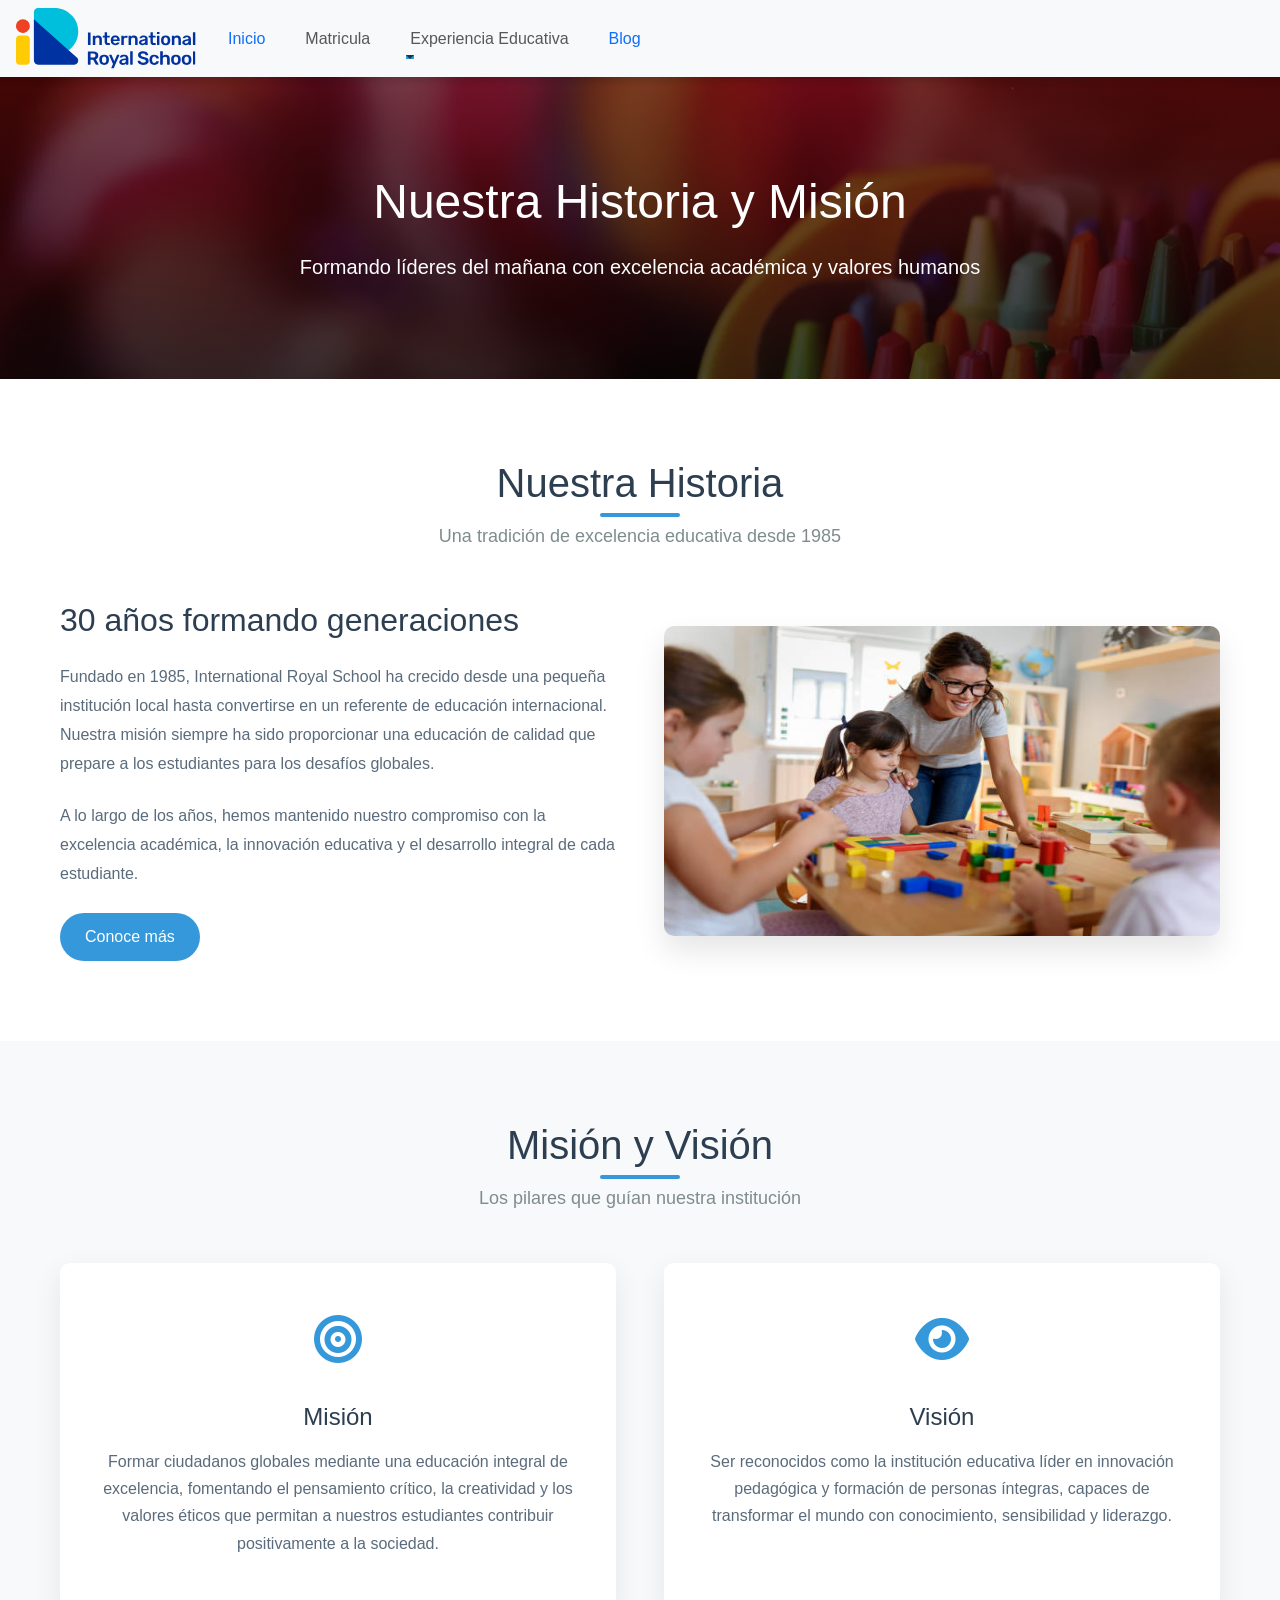
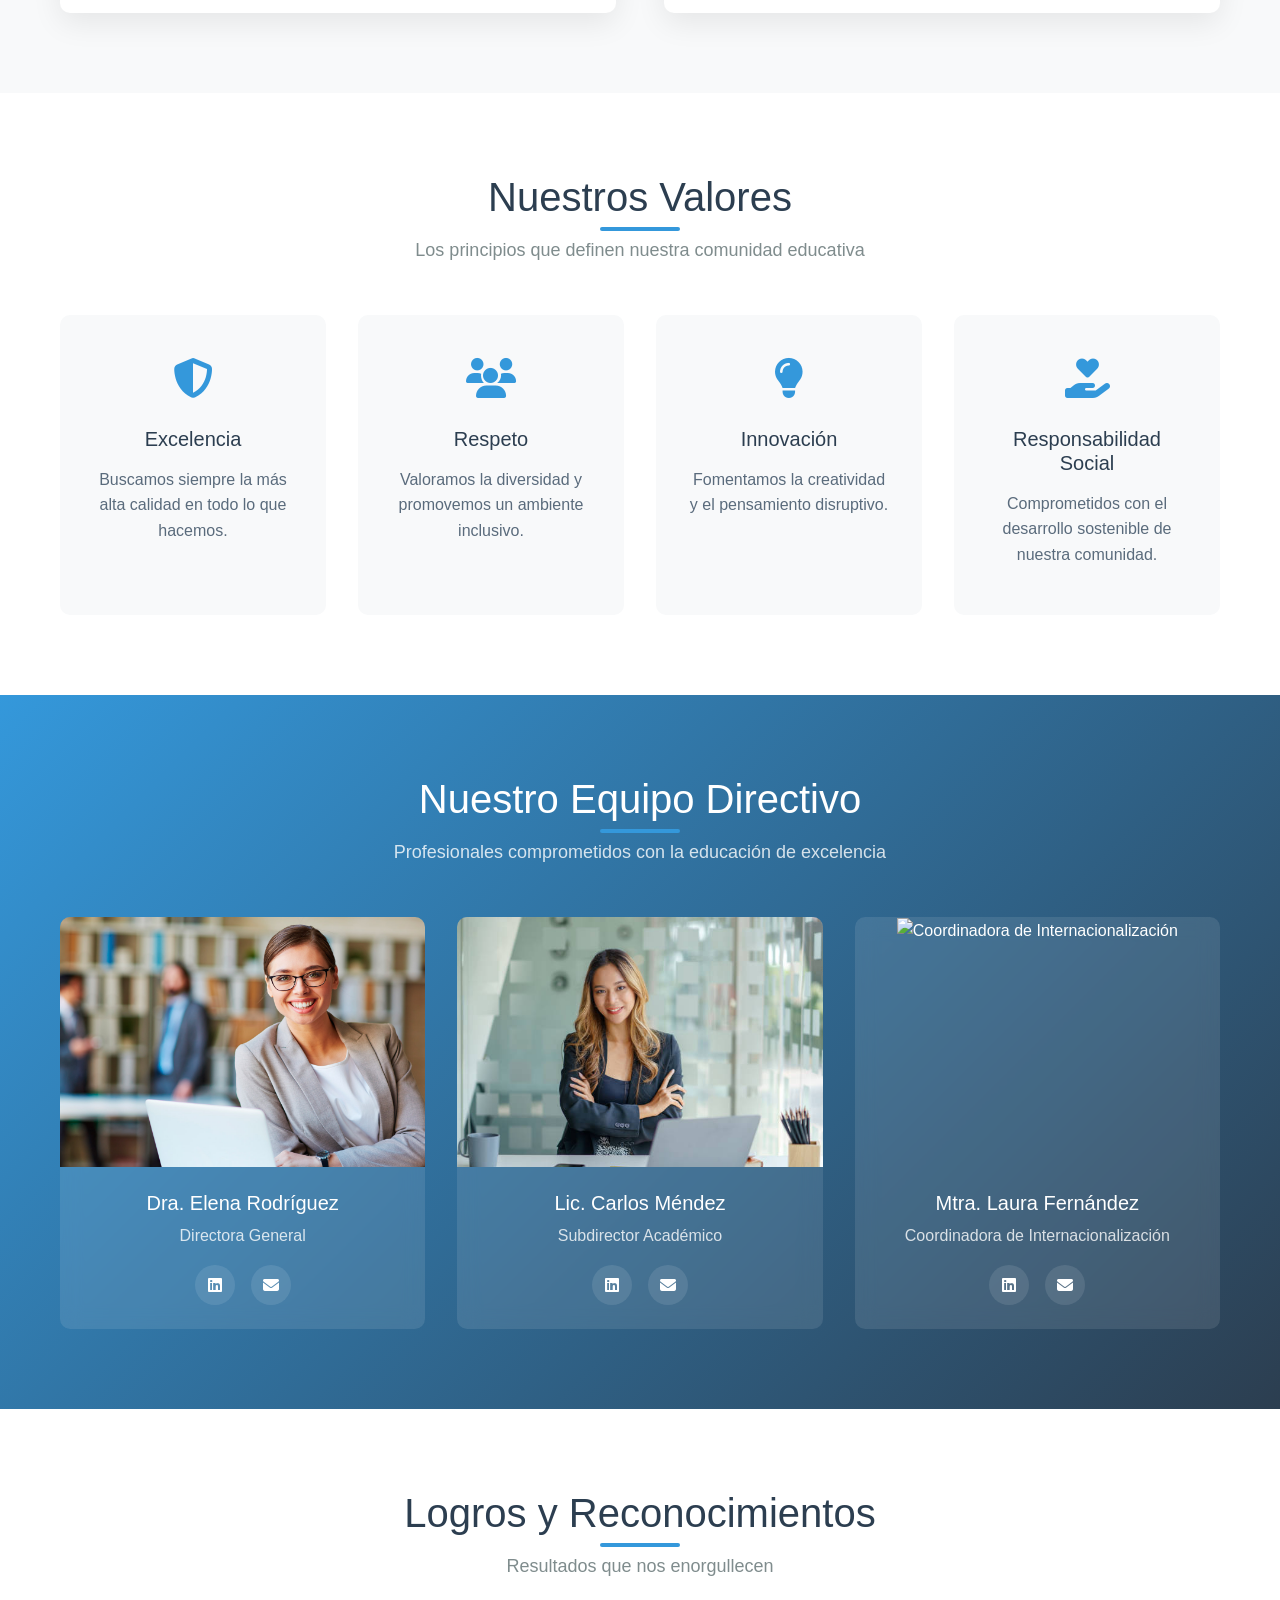
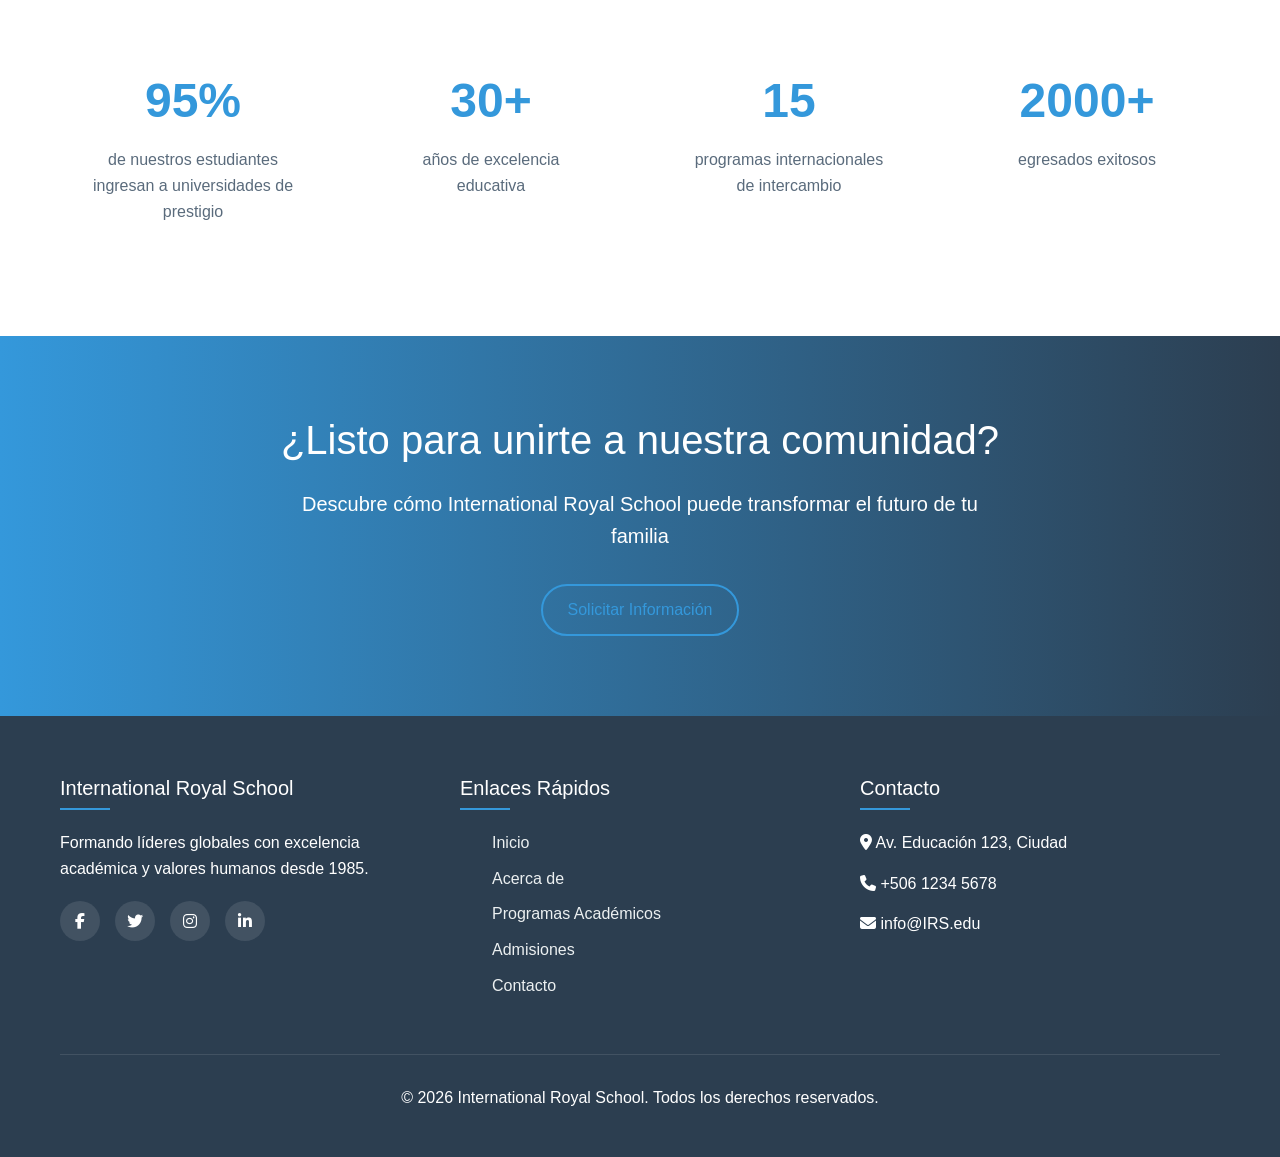
==== aboutUs.html @ 55ce5b08 "carga de archivos principales" ====
<!DOCTYPE html>
<html lang="es">

<head>
    <meta charset="UTF-8">
    <meta name="viewport" content="width=device-width, initial-scale=1.0">
    <title>Acerca de Nosotros - International Royal School</title>
    <link rel="stylesheet" href="https://cdnjs.cloudflare.com/ajax/libs/font-awesome/6.4.0/css/all.min.css">
    <link href="https://cdn.jsdelivr.net/npm/bootstrap@5.3.7/dist/css/bootstrap.min.css" rel="stylesheet"
        integrity="sha384-LN+7fdVzj6u52u30Kp6M/trliBMCMKTyK833zpbD+pXdCLuTusPj697FH4R/5mcr" crossorigin="anonymous">
  <!-- Bootstrap JS Bundle (incluye Popper) -->
<script src="https://cdn.jsdelivr.net/npm/bootstrap@5.3.7/dist/js/bootstrap.bundle.min.js"></script>
  <style>
        /* Estilos generales */
        
        /* CSS 100% Responsive para el Navbar */
        .navbar {
            padding: 0.5rem 1rem;
            box-shadow: 0 2px 10px rgba(0, 0, 0, 0.1);
        }

        .navbar-brand {
            display: none;
            /* Ocultar ya que no se usa */
        }

        .logo img {
            max-width: 100%;
            height: auto;
            transition: all 0.3s ease;
        }

        .navbar-nav {
            align-items: last baseline;
        }

        .nav-link {
            font-weight: 500;
            padding: 0.5rem 1rem;
            transition: color 0.3s ease;
        }

        .nav-link:hover,
        .nav-link.active {
            color: #0d6efd !important;
        }

        .dropdown-menu {
            /* border: none;
            box-shadow: 0 5px 15px rgba(0, 0, 0, 0.1);
            display: none;*/
            position: absolute;
            background-color: white;
            box-shadow: 0 8px 16px rgba(0, 0, 0, 0.1);
            border-radius: 4px;
            padding: 10px 0;
            width: 200px;
            z-index: 100;
            list-style: none;
        }

        .dropdown-item {
            /*padding: 0.5rem 1rem;*/
            transition: background-color 0.3s ease;
            padding: 8px 20px;
            display: block;
            color: #333;
            text-decoration: none;
        }

        .dropdown-item:hover {
            background-color: #f8f9fa;
        }

        .nav-item:hover .dropdown-menu {
            display: block;
        }

        .classroomvirtual {
            display: flex;
            align-items: center;
        }

        .classroomvirtual img {
            margin-right: 0.5rem;
            max-width: 70px;
            height: auto;
            transition: transform 0.3s ease;
        }

        .classroomvirtual img:hover {
            transform: scale(1.05);
        }

        .btn-outline-primary {
            border-width: 2px;
            font-weight: 500;
            transition: all 0.3s ease;
        }

        .btn-outline-primary:hover {
            transform: translateY(-2px);
            box-shadow: 0 4px 8px rgba(13, 110, 253, 0.2);
        }

        .navbar-toggler {
            border: none;
            padding: 0.25rem 0.5rem;
        }

        .navbar-toggler:focus {
            box-shadow: none;
        }

        .container {
            max-width: 1200px;
            margin: 0 auto;
            padding: 0 20px;
            width: 100%;
        }

        a {
            text-decoration: none;
            color: #3498db;
            transition: all 0.3s ease;
        }

        a:hover {
            color: #2980b9;
        }

        .btn {
            display: inline-block;
            padding: 12px 25px;
            background-color: #3498db;
            color: white;
            border-radius: 30px;
            font-weight: 500;
            transition: all 0.3s ease;
            border: none;
            cursor: pointer;
            text-align: center;
        }

        .btn:hover {
            background-color: #2980b9;
            transform: translateY(-3px);
            box-shadow: 0 10px 20px rgba(0, 0, 0, 0.1);
        }

        .btn-outline {
            background-color: transparent;
            border: 2px solid #3498db;
            color: #3498db;
        }

        .btn-outline:hover {
            background-color: #3498db;
            color: white;
        }

        .section-title {
            text-align: center;
            margin-bottom: 50px;
        }

        .section-title h2 {
            font-size: 2.25rem;
            color: #2c3e50;
            margin-bottom: 15px;
        }

        .section-title p {
            font-size: 1.125rem;
            color: #7f8c8d;
            max-width: 700px;
            margin: 0 auto;
        }

        /* Header */
        header {
            background-color: rgba(255, 255, 255, 0.95);
            box-shadow: 0 2px 10px rgba(0, 0, 0, 0.1);
            position: sticky;
            top: 0;
            z-index: 1000;
            width: 100%;
        }

        .header-content {
            display: flex;
            justify-content: space-between;
            align-items: center;
            padding: 20px 0;
            flex-wrap: wrap;
        }

        .logo {
            font-size: 1.75rem;
            font-weight: 700;
            color: #2c3e50;
            display: flex;
            align-items: center;
        }

        .logo span {
            color: #3498db;
        }

        .logo i {
            margin-right: 10px;
            font-size: 2rem;
        }

        nav {
            display: flex;
            align-items: center;
        }

        nav ul {
            display: flex;
            list-style: none;
            flex-wrap: wrap;
        }

        nav ul li {
            margin-left: 1.5rem;
        }

        nav ul li a {
            color: #2c3e50;
            font-weight: 500;
            position: relative;
            display: block;
            padding: 0.5rem 0;
        }

        nav ul li a:after {
            content: '';
            position: absolute;
            width: 0;
            height: 2px;
            background: #3498db;
            left: 0;
            bottom: 0;
            transition: width 0.3s;
        }

        nav ul li a:hover:after {
            width: 100%;
        }

        .menu-toggle {
            display: none;
            font-size: 1.5rem;
            cursor: pointer;
            background: none;
            border: none;
            color: #2c3e50;
        }
        * {
            margin: 0;
            padding: 0;
            box-sizing: border-box;
            font-family: 'Segoe UI', Tahoma, Geneva, Verdana, sans-serif;
        }

        body {
            background-color: #f8f9fa;
            color: #333;
            line-height: 1.6;
        }

        .container {
            max-width: 1200px;
            margin: 0 auto;
            padding: 0 20px;
        }

        a {
            text-decoration: none;
            color: #3498db;
            transition: all 0.3s ease;
        }

        a:hover {
            color: #2980b9;
        }

        .btn {
            display: inline-block;
            padding: 12px 25px;
            background-color: #3498db;
            color: white;
            border-radius: 30px;
            font-weight: 500;
            transition: all 0.3s ease;
            border: none;
            cursor: pointer;
        }

        .btn:hover {
            background-color: #2980b9;
            transform: translateY(-3px);
            box-shadow: 0 10px 20px rgba(0, 0, 0, 0.1);
        }

        .btn-outline {
            background-color: transparent;
            border: 2px solid #3498db;
            color: #3498db;
        }

        .btn-outline:hover {
            background-color: #3498db;
            color: white;
        }

        .section-title {
            text-align: center;
            margin-bottom: 50px;
        }

        .section-title h2 {
            font-size: 2.5rem;
            color: #2c3e50;
            margin-bottom: 15px;
            position: relative;
            display: inline-block;
        }

        .section-title h2::after {
            content: '';
            position: absolute;
            bottom: -10px;
            left: 50%;
            transform: translateX(-50%);
            width: 80px;
            height: 4px;
            background: #3498db;
            border-radius: 2px;
        }

        .section-title p {
            font-size: 1.125rem;
            color: #7f8c8d;
            max-width: 700px;
            margin: 0 auto;
        }

        /* Header */
        header {
            background-color: rgba(255, 255, 255, 0.95);
            box-shadow: 0 2px 10px rgba(0, 0, 0, 0.1);
            position: sticky;
            top: 0;
            z-index: 1000;
            width: 100%;
        }

        .header-content {
            display: flex;
            justify-content: space-between;
            align-items: center;
            padding: 20px 0;
            flex-wrap: wrap;
        }

        .logo {
            font-size: 1.75rem;
            font-weight: 700;
            color: #2c3e50;
            display: flex;
            align-items: center;
        }

        .logo span {
            color: #3498db;
        }

        .logo i {
            margin-right: 10px;
            font-size: 2rem;
        }

        nav {
            display: flex;
            align-items: center;
        }

        nav ul {
            display: flex;
            list-style: none;
            flex-wrap: wrap;
        }

        nav ul li {
            margin-left: 1.5rem;
        }

        nav ul li a {
            color: #2c3e50;
            font-weight: 500;
            position: relative;
            display: block;
            padding: 0.5rem 0;
        }

        nav ul li a:after {
            content: '';
            position: absolute;
            width: 0;
            height: 2px;
            background: #3498db;
            left: 0;
            bottom: 0;
            transition: width 0.3s;
        }

        nav ul li a:hover:after {
            width: 100%;
        }

        .menu-toggle {
            display: none;
            font-size: 1.5rem;
            cursor: pointer;
            background: none;
            border: none;
            color: #2c3e50;
        }

        .separateName {
            margin-left: 30px;
        }

        /* Hero About */
        .about-hero {
            padding: 6rem 0 4rem;
            text-align: center;
            position: relative;
            overflow: hidden;
            color: white;
            background: linear-gradient(rgba(84, 4, 4, 0.7), rgba(0, 0, 0, 0.7)),
                url('assets/img/header.jpg') no-repeat center center/cover;
        }

        .about-hero-content {
            max-width: 800px;
            margin: 0 auto;
            position: relative;
            z-index: 2;
            padding: 0 1rem;
            width: 100%;
        }

        .about-hero h1 {
            font-size: 3rem;
            margin-bottom: 1.25rem;
            animation: fadeInDown 1s ease;
        }

        .about-hero p {
            font-size: 1.25rem;
            margin-bottom: 2rem;
            animation: fadeInUp 1s ease;
        }

        /* Historia */
        .history {
            padding: 5rem 0;
            background-color: #fff;
        }

        .history-content {
            display: grid;
            grid-template-columns: 1fr 1fr;
            gap: 3rem;
            align-items: center;
        }

        .history-text h3 {
            font-size: 2rem;
            color: #2c3e50;
            margin-bottom: 1.5rem;
        }

        .history-text p {
            color: #5a6b7c;
            line-height: 1.8;
            margin-bottom: 1.5rem;
        }

        .history-image {
            border-radius: 10px;
            overflow: hidden;
            box-shadow: 0 15px 30px rgba(0, 0, 0, 0.1);
        }

        .history-image img {
            width: 100%;
            height: 310px;

            display: block;
            transition: transform 0.5s ease;
        }

        .history-image:hover img {
            transform: scale(1.05);
        }

        /* Misión y Visión */
        .mission-vision {
            padding: 5rem 0;
            background-color: #f8f9fa;
        }

        .mv-container {
            display: grid;
            grid-template-columns: 1fr 1fr;
            gap: 3rem;
        }

        .mv-card {
            background: white;
            padding: 2.5rem;
            border-radius: 10px;
            box-shadow: 0 10px 30px rgba(0, 0, 0, 0.08);
            text-align: center;
            transition: transform 0.3s ease;
        }

        .mv-card:hover {
            transform: translateY(-10px);
        }

        .mv-icon {
            font-size: 3rem;
            color: #3498db;
            margin-bottom: 1.5rem;
        }

        .mv-card h3 {
            font-size: 1.5rem;
            color: #2c3e50;
            margin-bottom: 1rem;
        }

        .mv-card p {
            color: #5a6b7c;
            line-height: 1.7;
        }

        /* Valores */
        .values {
            padding: 5rem 0;
            background-color: #fff;
        }

        .values-grid {
            display: grid;
            grid-template-columns: repeat(auto-fit, minmax(250px, 1fr));
            gap: 2rem;
        }

        .value-card {
            text-align: center;
            padding: 2rem;
            border-radius: 10px;
            background: #f8f9fa;
            transition: all 0.3s ease;
        }

        .value-card:hover {
            background: #3498db;
            color: white;
            transform: translateY(-5px);
        }

        .value-card:hover h4,
        .value-card:hover p {
            color: white;
        }

        .value-icon {
            font-size: 2.5rem;
            color: #3498db;
            margin-bottom: 1rem;
            transition: color 0.3s ease;
        }

        .value-card:hover .value-icon {
            color: white;
        }

        .value-card h4 {
            font-size: 1.25rem;
            color: #2c3e50;
            margin-bottom: 1rem;
            transition: color 0.3s ease;
        }

        .value-card p {
            color: #5a6b7c;
            transition: color 0.3s ease;
        }

        /* Equipo */
        .team {
            padding: 5rem 0;
            background: linear-gradient(135deg, #3498db 0%, #2c3e50 100%);
            color: white;
        }

        .team .section-title h2 {
            color: white;
        }

        .team .section-title p {
            color: rgba(255, 255, 255, 0.8);
        }

        .team-grid {
            display: grid;
            grid-template-columns: repeat(auto-fit, minmax(250px, 1fr));
            gap: 2rem;
        }

        .team-member {
            background: rgba(255, 255, 255, 0.1);
            border-radius: 10px;
            overflow: hidden;
            text-align: center;
            backdrop-filter: blur(10px);
            transition: transform 0.3s ease;
        }

        .team-member:hover {
            transform: translateY(-10px);
        }

        .team-img {
            height: 250px;
            overflow: hidden;
        }

        .team-img img {
            width: 100%;
            height: 100%;
            object-fit: cover;
            transition: transform 0.5s ease;
        }

        .team-member:hover .team-img img {
            transform: scale(1.1);
        }

        .team-info {
            padding: 1.5rem;
        }

        .team-info h4 {
            font-size: 1.25rem;
            margin-bottom: 0.5rem;
        }

        .team-info p {
            color: rgba(255, 255, 255, 0.8);
            margin-bottom: 1rem;
        }

        .team-social {
            display: flex;
            justify-content: center;
            gap: 1rem;
        }

        .team-social a {
            display: flex;
            align-items: center;
            justify-content: center;
            width: 40px;
            height: 40px;
            background: rgba(255, 255, 255, 0.1);
            border-radius: 50%;
            color: white;
            transition: all 0.3s ease;
        }

        .team-social a:hover {
            background: white;
            color: #3498db;
        }

        /* Logros */
        .achievements {
            padding: 5rem 0;
            background-color: #fff;
        }

        .achievements-grid {
            display: grid;
            grid-template-columns: repeat(auto-fit, minmax(200px, 1fr));
            gap: 2rem;
            text-align: center;
        }

        .achievement-item {
            padding: 2rem;
        }

        .achievement-number {
            font-size: 3rem;
            font-weight: 700;
            color: #3498db;
            margin-bottom: 0.5rem;
        }

        .achievement-text {
            color: #5a6b7c;
            font-weight: 500;
        }

        /* CTA */
        .about-cta {
            padding: 5rem 0;
            background: linear-gradient(to right, #3498db, #2c3e50);
            color: white;
            text-align: center;
        }

        .about-cta h2 {
            font-size: 2.5rem;
            margin-bottom: 1.5rem;
        }

        .about-cta p {
            font-size: 1.25rem;
            max-width: 700px;
            margin: 0 auto 2rem;
        }

        /* Footer */
        footer {
            background: #2c3e50;
            color: white;
            padding: 3.75rem 0 1.875rem;
        }

        .footer-content {
            display: grid;
            grid-template-columns: repeat(auto-fit, minmax(250px, 1fr));
            gap: 2.5rem;
            margin-bottom: 2.5rem;
        }

        .footer-section h3 {
            font-size: 1.25rem;
            margin-bottom: 1.25rem;
            position: relative;
            padding-bottom: 0.625rem;
        }

        .footer-section h3::after {
            content: '';
            position: absolute;
            left: 0;
            bottom: 0;
            width: 50px;
            height: 2px;
            background: #3498db;
        }

        .footer-section p {
            margin-bottom: 0.9375rem;
        }

        .footer-links ul {
            list-style: none;
        }

        .footer-links ul li {
            margin-bottom: 0.625rem;
        }

        .footer-links ul li a {
            color: #ecf0f1;
            transition: color 0.3s ease;
        }

        .footer-links ul li a:hover {
            color: #3498db;
            padding-left: 5px;
        }

        .footer-social {
            display: flex;
            gap: 0.9375rem;
            margin-top: 1.25rem;
            flex-wrap: wrap;
        }

        .footer-social a {
            display: flex;
            align-items: center;
            justify-content: center;
            width: 40px;
            height: 40px;
            background: rgba(255, 255, 255, 0.1);
            border-radius: 50%;
            color: white;
            transition: all 0.3s ease;
        }

        .footer-social a:hover {
            background: #3498db;
            transform: translateY(-3px);
        }

        .footer-bottom {
            text-align: center;
            padding-top: 1.875rem;
            border-top: 1px solid rgba(255, 255, 255, 0.1);
        }

        /* Animaciones */
        @keyframes fadeIn {
            from {
                opacity: 0;
            }

            to {
                opacity: 1;
            }
        }

        @keyframes fadeInUp {
            from {
                opacity: 0;
                transform: translateY(20px);
            }

            to {
                opacity: 1;
                transform: translateY(0);
            }
        }

        @keyframes fadeInDown {
            from {
                opacity: 0;
                transform: translateY(-20px);
            }

            to {
                opacity: 1;
                transform: translateY(0);
            }
        }

        /* Responsive */
        @media (max-width: 991px) {

            .history-content,
            .mv-container {
                grid-template-columns: 1fr;
                gap: 2rem;
            }

            .history-image {
                order: -1;
            }
        }

        @media (max-width: 768px) {
            .header-content {
                flex-direction: column;
                text-align: center;
                padding: 1rem 0;
            }

            .logo {
                margin-bottom: 1rem;
            }

            nav ul {
                justify-content: center;
                margin-top: 1rem;
                width: 100%;
            }

            nav ul li {
                margin: 0.5rem 0.75rem;
            }

            .menu-toggle {
                display: block;
                position: absolute;
                top: 1.25rem;
                right: 1.25rem;
            }

            .about-hero {
                padding: 4rem 0 2rem;
            }

            .about-hero h1 {
                font-size: 2.5rem;
            }

            .about-hero p {
                font-size: 1.125rem;
            }

            .section-title h2 {
                font-size: 2rem;
            }

            .section-title p {
                font-size: 1rem;
            }

            .mv-card {
                padding: 2rem;
            }
        }

        @media (max-width: 480px) {
            .about-hero h1 {
                font-size: 2rem;
            }

            .values-grid,
            .team-grid,
            .achievements-grid {
                grid-template-columns: 1fr;
            }

            .team-img {
                height: 200px;
            }

            .about-cta h2 {
                font-size: 2rem;
            }

            .about-cta p {
                font-size: 1rem;
            }
        }

        /* Clase para menú móvil activo */
        .nav-active {
            display: flex !important;
            flex-direction: column;
            position: absolute;
            top: 100%;
            left: 0;
            width: 100%;
            background: white;
            box-shadow: 0 5px 10px rgba(0, 0, 0, 0.1);
            padding: 1rem 0;
        }
    </style>
</head>

<body>
    <!-- Header -->
     <header>
        <nav class="navbar navbar-expand-lg bg-body-tertiary">
            <div class="logo">
                <a href="index.html">
                    <img src="assets/img/logo-IRS.svg" width="180" height="80" alt="Logo">
                <link rel="icon" type="image/jpg" href="assets/icons/IRS.ico"/>
            </div>
                </a>
             <button class="navbar-toggler" type="button" data-bs-toggle="collapse"
                data-bs-target="#navbarSupportedContent" aria-controls="navbarSupportedContent" aria-expanded="false"
                aria-label="Toggle navigation">
                <span class="navbar-toggler-icon"></span>
            </button>
            <div class="collapse navbar-collapse" id="navbarSupportedContent">
                <ul class="navbar-nav me-auto mb-2 mb-lg-0">
                    <li class="nav-item">
                        <a class="nav-link active" aria-current="page" href="index.html">Inicio</a>
                    </li>
                    <li class="nav-item">
                        <a class="nav-link" href="https://www.royal.ed.cr/contacto">Matricula</a>
                    </li>
                    <li class="nav-item dropdown">
                        <a class="nav-link dropdown-toggle" href="#" role="button" data-bs-toggle="dropdown"
                            aria-expanded="false">
                            Experiencia Educativa
                        </a>
                        <ul class="dropdown-menu">
                            <li><a class="dropdown-item"
                                    href="https://drive.google.com/file/d/14s_uJWDvkAoZXlrmmq4f_-GFnANaa4in/view">Reglamento</a>
                            </li>
                            <li><a class="dropdown-item"
                                    href="https://drive.google.com/file/d/1SZjsm0VNK9xM4MjhzmWW6rtSAiAecDsU/view">Calendario
                                    Escolar</a>
                            </li>
                            <li>
                                <hr class="dropdown-divider">
                            </li>
                            <li><a class="dropdown-item" href="#">Excursiones</a></li>
                            <li><a class="dropdown-item" href="#">Eventos</a></li>
                        </ul>
                    </li>
                    <li class="nav-item">
                        <a class="nav-link active" aria-current="page" href="blog.html">Blog</a>
                    </li>
                </ul>
            </div>
            </div>
        </nav>
    </header>

    <!-- Hero Section -->
    <section class="about-hero">
        <div class="container">
            <div class="about-hero-content">
                <h1>Nuestra Historia y Misión</h1>
                <p>Formando líderes del mañana con excelencia académica y valores humanos</p>
            </div>
        </div>
    </section>

    <!-- Historia -->
    <section class="history">
        <div class="container">
            <div class="section-title">
                <h2>Nuestra Historia</h2>
                <p>Una tradición de excelencia educativa desde 1985</p>
            </div>
            <div class="history-content">
                <div class="history-text">
                    <h3>30 años formando generaciones</h3>
                    <p>Fundado en 1985, International Royal School ha crecido desde una pequeña institución local hasta
                        convertirse en un referente de educación internacional. Nuestra misión siempre ha sido
                        proporcionar una educación de calidad que prepare a los estudiantes para los desafíos globales.
                    </p>
                    <p>A lo largo de los años, hemos mantenido nuestro compromiso con la excelencia académica, la
                        innovación educativa y el desarrollo integral de cada estudiante.</p>
                    <a href="#" class="btn">Conoce más</a>
                </div>
                <div class="history-image">
                    <img src="assets/img/img6.jpg" alt="Historia de International Royal School">

                </div>
            </div>
        </div>
    </section>

    <!-- Misión y Visión -->
    <section class="mission-vision">
        <div class="container">
            <div class="section-title">
                <h2>Misión y Visión</h2>
                <p>Los pilares que guían nuestra institución</p>
            </div>
            <div class="mv-container">
                <div class="mv-card">
                    <div class="mv-icon">
                        <i class="fas fa-bullseye"></i>
                    </div>
                    <h3>Misión</h3>
                    <p>Formar ciudadanos globales mediante una educación integral de excelencia, fomentando el
                        pensamiento crítico, la creatividad y los valores éticos que permitan a nuestros estudiantes
                        contribuir positivamente a la sociedad.</p>
                </div>
                <div class="mv-card">
                    <div class="mv-icon">
                        <i class="fas fa-eye"></i>
                    </div>
                    <h3>Visión</h3>
                    <p>Ser reconocidos como la institución educativa líder en innovación pedagógica y formación de
                        personas íntegras, capaces de transformar el mundo con conocimiento, sensibilidad y liderazgo.
                    </p>
                </div>
            </div>
        </div>
    </section>

    <!-- Valores -->
    <section class="values">
        <div class="container">
            <div class="section-title">
                <h2>Nuestros Valores</h2>
                <p>Los principios que definen nuestra comunidad educativa</p>
            </div>
            <div class="values-grid">
                <div class="value-card">
                    <div class="value-icon">
                        <i class="fas fa-shield-alt"></i>
                    </div>
                    <h4>Excelencia</h4>
                    <p>Buscamos siempre la más alta calidad en todo lo que hacemos.</p>
                </div>
                <div class="value-card">
                    <div class="value-icon">
                        <i class="fas fa-users"></i>
                    </div>
                    <h4>Respeto</h4>
                    <p>Valoramos la diversidad y promovemos un ambiente inclusivo.</p>
                </div>
                <div class="value-card">
                    <div class="value-icon">
                        <i class="fas fa-lightbulb"></i>
                    </div>
                    <h4>Innovación</h4>
                    <p>Fomentamos la creatividad y el pensamiento disruptivo.</p>
                </div>
                <div class="value-card">
                    <div class="value-icon">
                        <i class="fas fa-hand-holding-heart"></i>
                    </div>
                    <h4>Responsabilidad Social</h4>
                    <p>Comprometidos con el desarrollo sostenible de nuestra comunidad.</p>
                </div>
            </div>
        </div>
    </section>

    <!-- Equipo -->
    <section class="team">
        <div class="container">
            <div class="section-title">
                <h2>Nuestro Equipo Directivo</h2>
                <p>Profesionales comprometidos con la educación de excelencia</p>
            </div>
            <div class="team-grid">
                <div class="team-member">
                    <div class="team-img">
                        <img src="assets/img/e1.jpg" alt="Directora">
                    </div>
                    <div class="team-info">
                        <h4>Dra. Elena Rodríguez</h4>
                        <p>Directora General</p>
                        <div class="team-social">
                            <a href="#"><i class="fab fa-linkedin"></i></a>
                            <a href="#"><i class="fas fa-envelope"></i></a>
                        </div>
                    </div>
                </div>
                <div class="team-member">
                    <div class="team-img">
                        <img src="assets/img/e2.jpg" alt="Subdirector Académico">
                    </div>
                    <div class="team-info">
                        <h4>Lic. Carlos Méndez</h4>
                        <p>Subdirector Académico</p>
                        <div class="team-social">
                            <a href="#"><i class="fab fa-linkedin"></i></a>
                            <a href="#"><i class="fas fa-envelope"></i></a>
                        </div>
                    </div>
                </div>
                <div class="team-member">
                    <div class="team-img">
                        <img src="https://images.unsplash.com/photo-1551836022-d5d88e9218df?ixlib=rb-4.0.3&ixid=MnwxMjA3fDB8MHxwaG90by1wYWdlfHx8fGVufDB8fHx8&auto=format&fit=crop&w=870&q=80"
                            alt="Coordinadora de Internacionalización">
                    </div>
                    <div class="team-info">
                        <h4>Mtra. Laura Fernández</h4>
                        <p>Coordinadora de Internacionalización</p>
                        <div class="team-social">
                            <a href="#"><i class="fab fa-linkedin"></i></a>
                            <a href="#"><i class="fas fa-envelope"></i></a>
                        </div>
                    </div>
                </div>
            </div>
        </div>
    </section>

    <!-- Logros -->
    <section class="achievements">
        <div class="container">
            <div class="section-title">
                <h2>Logros y Reconocimientos</h2>
                <p>Resultados que nos enorgullecen</p>
            </div>
            <div class="achievements-grid">
                <div class="achievement-item">
                    <div class="achievement-number">95%</div>
                    <div class="achievement-text">de nuestros estudiantes ingresan a universidades de prestigio</div>
                </div>
                <div class="achievement-item">
                    <div class="achievement-number">30+</div>
                    <div class="achievement-text">años de excelencia educativa</div>
                </div>
                <div class="achievement-item">
                    <div class="achievement-number">15</div>
                    <div class="achievement-text">programas internacionales de intercambio</div>
                </div>
                <div class="achievement-item">
                    <div class="achievement-number">2000+</div>
                    <div class="achievement-text">egresados exitosos</div>
                </div>
            </div>
        </div>
    </section>

    <!-- CTA -->
    <section class="about-cta">
        <div class="container">
            <h2>¿Listo para unirte a nuestra comunidad?</h2>
            <p>Descubre cómo International Royal School puede transformar el futuro de tu familia</p>
            <a href="https://www.royal.ed.cr/contacto" class="btn btn-outline">Solicitar Información</a>
        </div>
    </section>

    <!-- Footer -->
    <footer>
        <div class="container">
            <div class="footer-content">
                <div class="footer-section">
                    <h3>International Royal School</h3>
                    <p>Formando líderes globales con excelencia académica y valores humanos desde 1985.</p>
                    <div class="footer-social">
                        <a href="#"><i class="fab fa-facebook-f"></i></a>
                        <a href="#"><i class="fab fa-twitter"></i></a>
                        <a href="#"><i class="fab fa-instagram"></i></a>
                        <a href="#"><i class="fab fa-linkedin-in"></i></a>
                    </div>
                </div>
                <div class="footer-section">
                    <h3>Enlaces Rápidos</h3>
                    <div class="footer-links">
                        <ul>
                            <li><a href="index.html">Inicio</a></li>
                            <li><a href="about.html">Acerca de</a></li>
                            <li><a href="academics.html">Programas Académicos</a></li>
                            <li><a href="admissions.html">Admisiones</a></li>
                            <li><a href="contact.html">Contacto</a></li>
                        </ul>
                    </div>
                </div>
                <div class="footer-section">
                    <h3>Contacto</h3>
                    <p><i class="fas fa-map-marker-alt"></i> Av. Educación 123, Ciudad</p>
                    <p><i class="fas fa-phone"></i> +506 1234 5678</p>
                    <p><i class="fas fa-envelope"></i> info@IRS.edu</p>
                </div>
            </div>
            <div class="footer-bottom">
                <p>&copy; 2026 International Royal School. Todos los derechos reservados.</p>
            </div>
        </div>
    </footer>

    <script>
        // JavaScript para el menú móvil
        document.getElementById('menuToggle').addEventListener('click', function () {
            const navMenu = document.getElementById('navMenu');
            navMenu.classList.toggle('nav-active');
        });
    </script>
</body>

</html>
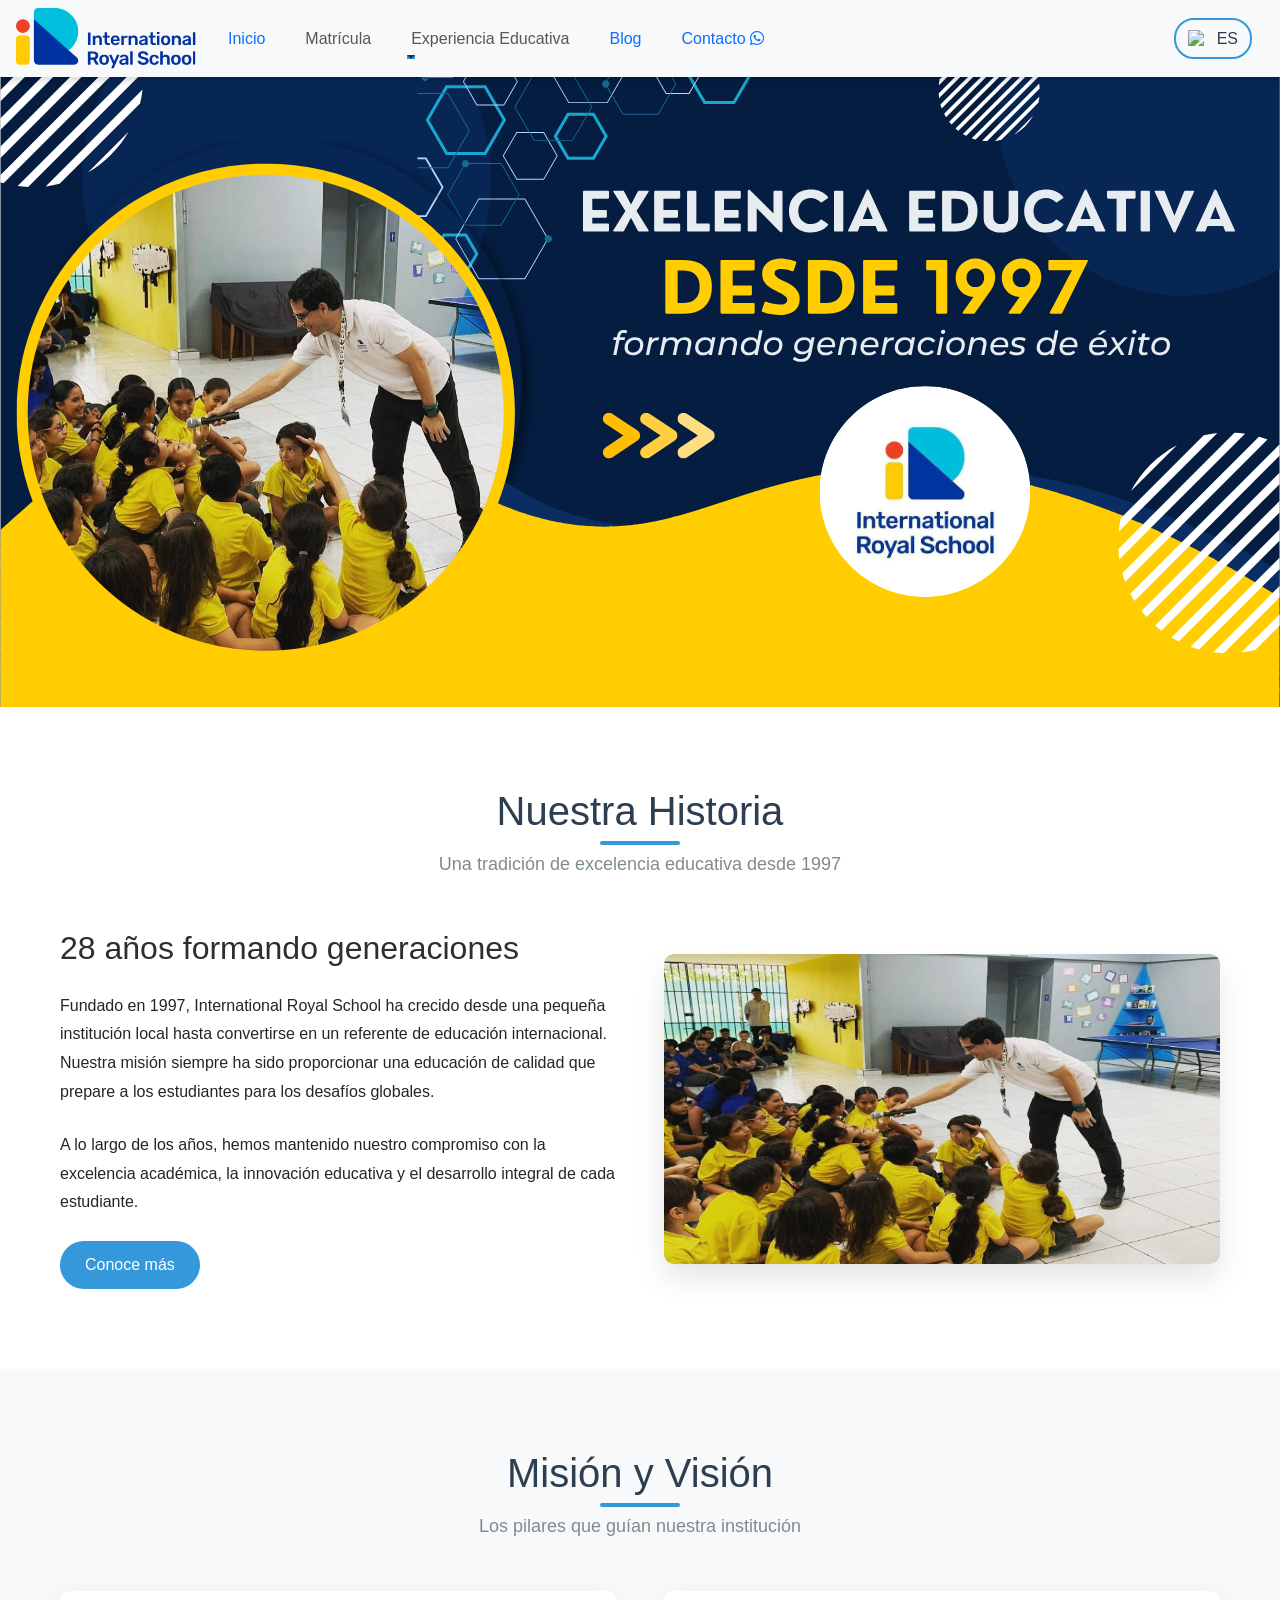
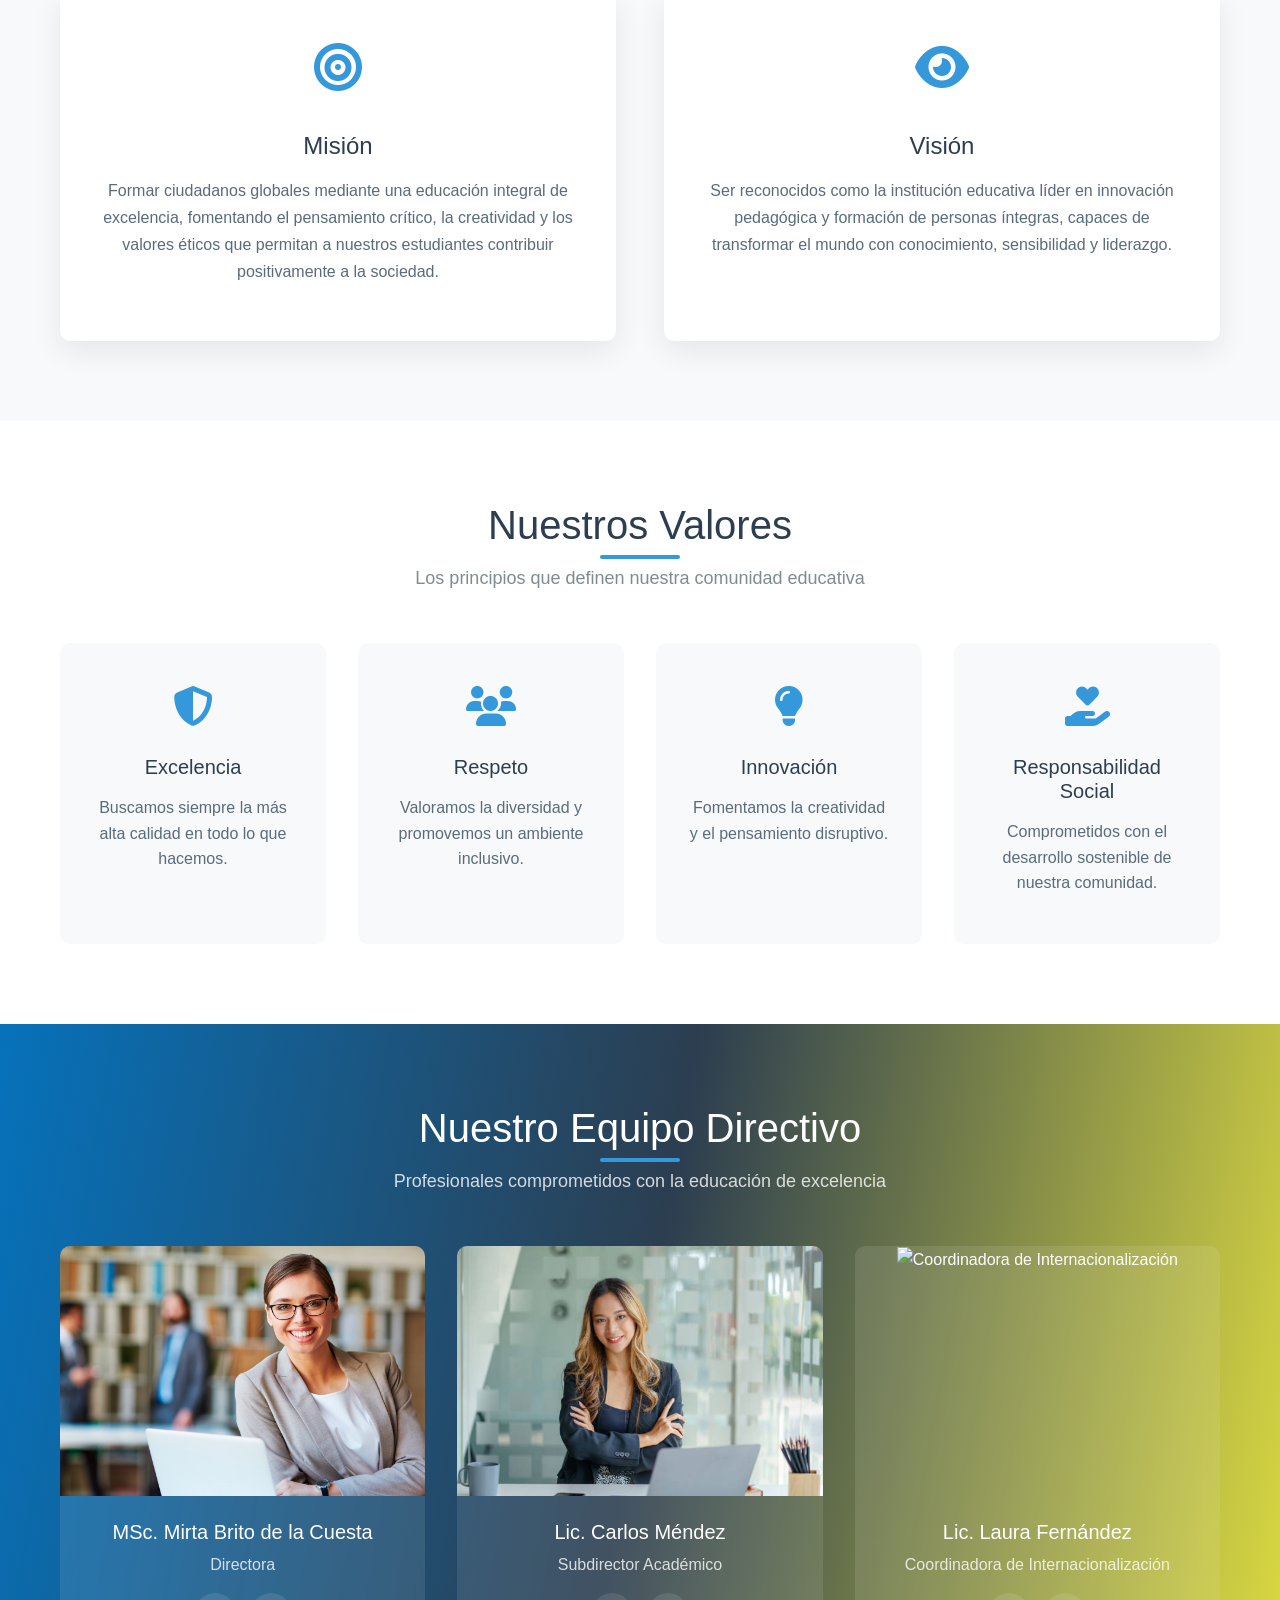
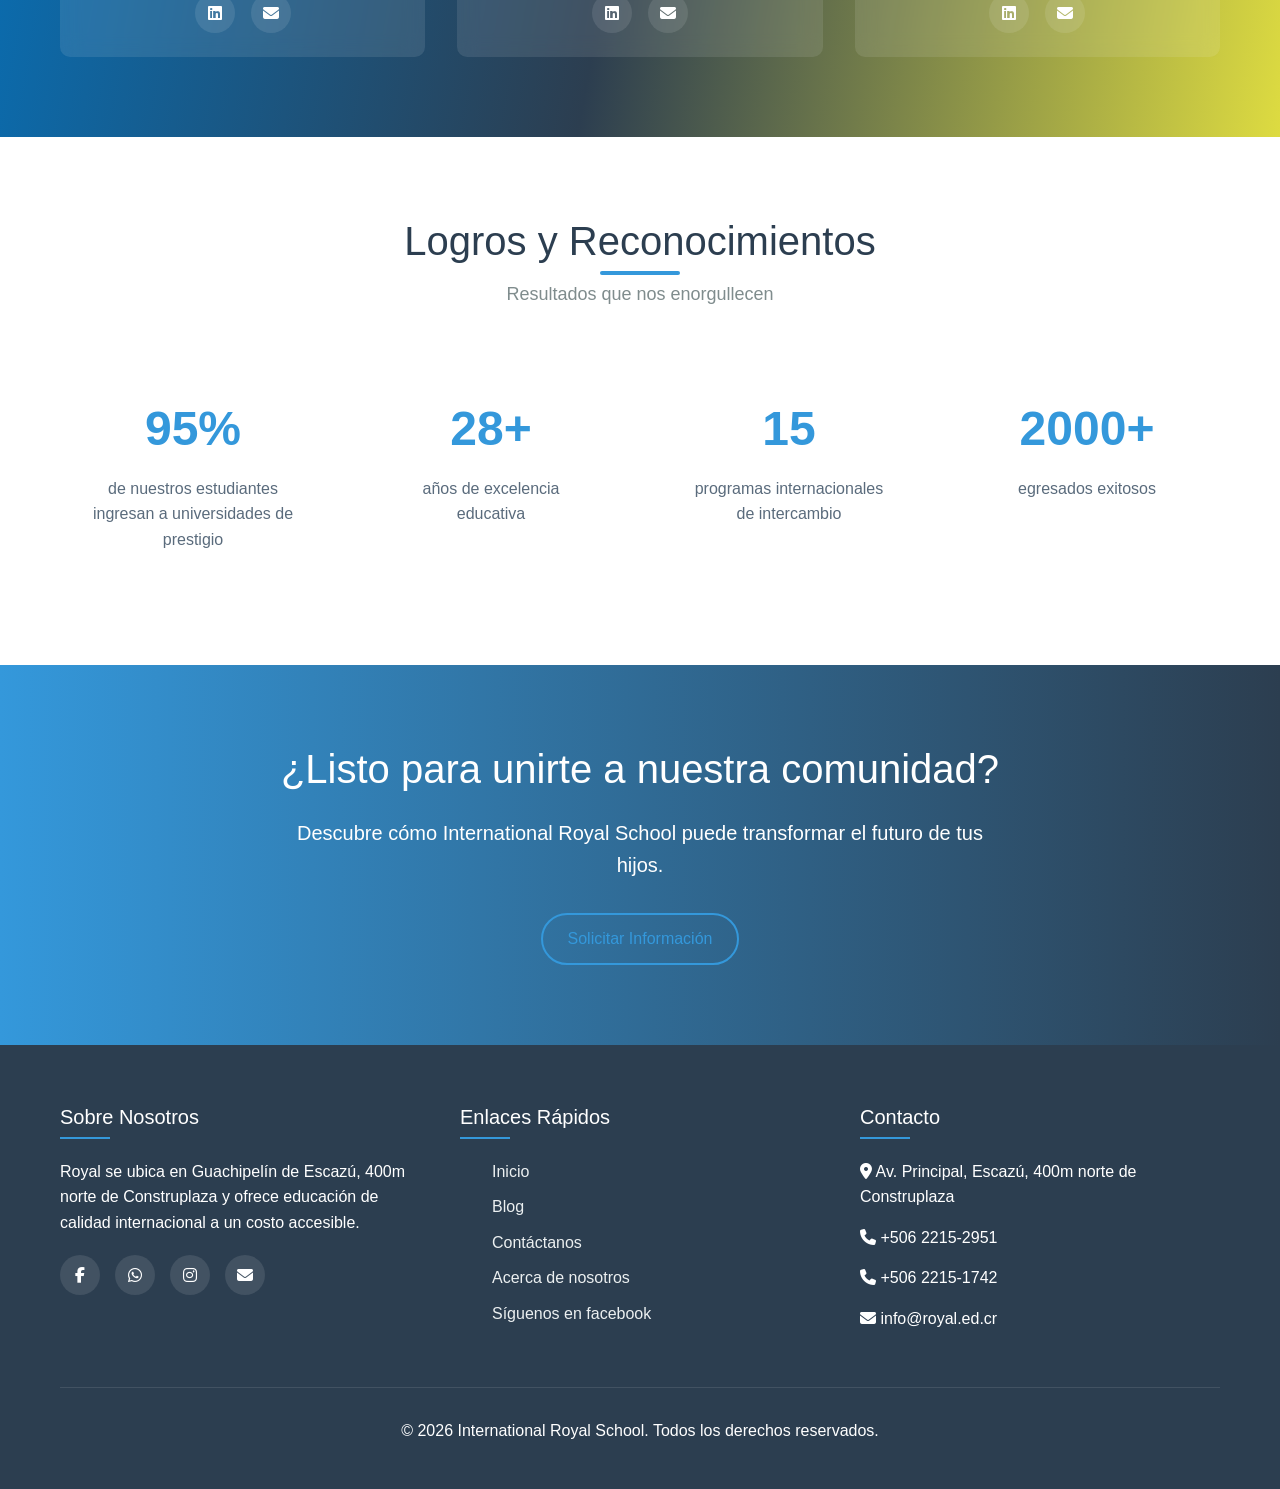
==== commit 87603019: "ajustes finales de proyecto cambio de imagenes, links activos, mejoras de banner en header, mejoras " ====
--- a/aboutUs.html
+++ b/aboutUs.html
@@ -6,975 +6,24 @@
     <meta name="viewport" content="width=device-width, initial-scale=1.0">
     <title>Acerca de Nosotros - International Royal School</title>
     <link rel="stylesheet" href="https://cdnjs.cloudflare.com/ajax/libs/font-awesome/6.4.0/css/all.min.css">
-    <link href="https://cdn.jsdelivr.net/npm/bootstrap@5.3.7/dist/css/bootstrap.min.css" rel="stylesheet"
-        integrity="sha384-LN+7fdVzj6u52u30Kp6M/trliBMCMKTyK833zpbD+pXdCLuTusPj697FH4R/5mcr" crossorigin="anonymous">
-  <!-- Bootstrap JS Bundle (incluye Popper) -->
-<script src="https://cdn.jsdelivr.net/npm/bootstrap@5.3.7/dist/js/bootstrap.bundle.min.js"></script>
-  <style>
-        /* Estilos generales */
-        
-        /* CSS 100% Responsive para el Navbar */
-        .navbar {
-            padding: 0.5rem 1rem;
-            box-shadow: 0 2px 10px rgba(0, 0, 0, 0.1);
-        }
-
-        .navbar-brand {
-            display: none;
-            /* Ocultar ya que no se usa */
-        }
-
-        .logo img {
-            max-width: 100%;
-            height: auto;
-            transition: all 0.3s ease;
-        }
-
-        .navbar-nav {
-            align-items: last baseline;
-        }
-
-        .nav-link {
-            font-weight: 500;
-            padding: 0.5rem 1rem;
-            transition: color 0.3s ease;
-        }
-
-        .nav-link:hover,
-        .nav-link.active {
-            color: #0d6efd !important;
-        }
-
-        .dropdown-menu {
-            /* border: none;
-            box-shadow: 0 5px 15px rgba(0, 0, 0, 0.1);
-            display: none;*/
-            position: absolute;
-            background-color: white;
-            box-shadow: 0 8px 16px rgba(0, 0, 0, 0.1);
-            border-radius: 4px;
-            padding: 10px 0;
-            width: 200px;
-            z-index: 100;
-            list-style: none;
-        }
-
-        .dropdown-item {
-            /*padding: 0.5rem 1rem;*/
-            transition: background-color 0.3s ease;
-            padding: 8px 20px;
-            display: block;
-            color: #333;
-            text-decoration: none;
-        }
-
-        .dropdown-item:hover {
-            background-color: #f8f9fa;
-        }
-
-        .nav-item:hover .dropdown-menu {
-            display: block;
-        }
-
-        .classroomvirtual {
-            display: flex;
-            align-items: center;
-        }
-
-        .classroomvirtual img {
-            margin-right: 0.5rem;
-            max-width: 70px;
-            height: auto;
-            transition: transform 0.3s ease;
-        }
-
-        .classroomvirtual img:hover {
-            transform: scale(1.05);
-        }
-
-        .btn-outline-primary {
-            border-width: 2px;
-            font-weight: 500;
-            transition: all 0.3s ease;
-        }
-
-        .btn-outline-primary:hover {
-            transform: translateY(-2px);
-            box-shadow: 0 4px 8px rgba(13, 110, 253, 0.2);
-        }
-
-        .navbar-toggler {
-            border: none;
-            padding: 0.25rem 0.5rem;
-        }
-
-        .navbar-toggler:focus {
-            box-shadow: none;
-        }
-
-        .container {
-            max-width: 1200px;
-            margin: 0 auto;
-            padding: 0 20px;
-            width: 100%;
-        }
-
-        a {
-            text-decoration: none;
-            color: #3498db;
-            transition: all 0.3s ease;
-        }
-
-        a:hover {
-            color: #2980b9;
-        }
-
-        .btn {
-            display: inline-block;
-            padding: 12px 25px;
-            background-color: #3498db;
-            color: white;
-            border-radius: 30px;
-            font-weight: 500;
-            transition: all 0.3s ease;
-            border: none;
-            cursor: pointer;
-            text-align: center;
-        }
-
-        .btn:hover {
-            background-color: #2980b9;
-            transform: translateY(-3px);
-            box-shadow: 0 10px 20px rgba(0, 0, 0, 0.1);
-        }
-
-        .btn-outline {
-            background-color: transparent;
-            border: 2px solid #3498db;
-            color: #3498db;
-        }
-
-        .btn-outline:hover {
-            background-color: #3498db;
-            color: white;
-        }
-
-        .section-title {
-            text-align: center;
-            margin-bottom: 50px;
-        }
-
-        .section-title h2 {
-            font-size: 2.25rem;
-            color: #2c3e50;
-            margin-bottom: 15px;
-        }
-
-        .section-title p {
-            font-size: 1.125rem;
-            color: #7f8c8d;
-            max-width: 700px;
-            margin: 0 auto;
-        }
-
-        /* Header */
-        header {
-            background-color: rgba(255, 255, 255, 0.95);
-            box-shadow: 0 2px 10px rgba(0, 0, 0, 0.1);
-            position: sticky;
-            top: 0;
-            z-index: 1000;
-            width: 100%;
-        }
-
-        .header-content {
-            display: flex;
-            justify-content: space-between;
-            align-items: center;
-            padding: 20px 0;
-            flex-wrap: wrap;
-        }
-
-        .logo {
-            font-size: 1.75rem;
-            font-weight: 700;
-            color: #2c3e50;
-            display: flex;
-            align-items: center;
-        }
-
-        .logo span {
-            color: #3498db;
-        }
-
-        .logo i {
-            margin-right: 10px;
-            font-size: 2rem;
-        }
-
-        nav {
-            display: flex;
-            align-items: center;
-        }
-
-        nav ul {
-            display: flex;
-            list-style: none;
-            flex-wrap: wrap;
-        }
-
-        nav ul li {
-            margin-left: 1.5rem;
-        }
-
-        nav ul li a {
-            color: #2c3e50;
-            font-weight: 500;
-            position: relative;
-            display: block;
-            padding: 0.5rem 0;
-        }
-
-        nav ul li a:after {
-            content: '';
-            position: absolute;
-            width: 0;
-            height: 2px;
-            background: #3498db;
-            left: 0;
-            bottom: 0;
-            transition: width 0.3s;
-        }
-
-        nav ul li a:hover:after {
-            width: 100%;
-        }
-
-        .menu-toggle {
-            display: none;
-            font-size: 1.5rem;
-            cursor: pointer;
-            background: none;
-            border: none;
-            color: #2c3e50;
-        }
-        * {
-            margin: 0;
-            padding: 0;
-            box-sizing: border-box;
-            font-family: 'Segoe UI', Tahoma, Geneva, Verdana, sans-serif;
-        }
-
-        body {
-            background-color: #f8f9fa;
-            color: #333;
-            line-height: 1.6;
-        }
-
-        .container {
-            max-width: 1200px;
-            margin: 0 auto;
-            padding: 0 20px;
-        }
-
-        a {
-            text-decoration: none;
-            color: #3498db;
-            transition: all 0.3s ease;
-        }
-
-        a:hover {
-            color: #2980b9;
-        }
-
-        .btn {
-            display: inline-block;
-            padding: 12px 25px;
-            background-color: #3498db;
-            color: white;
-            border-radius: 30px;
-            font-weight: 500;
-            transition: all 0.3s ease;
-            border: none;
-            cursor: pointer;
-        }
-
-        .btn:hover {
-            background-color: #2980b9;
-            transform: translateY(-3px);
-            box-shadow: 0 10px 20px rgba(0, 0, 0, 0.1);
-        }
-
-        .btn-outline {
-            background-color: transparent;
-            border: 2px solid #3498db;
-            color: #3498db;
-        }
-
-        .btn-outline:hover {
-            background-color: #3498db;
-            color: white;
-        }
-
-        .section-title {
-            text-align: center;
-            margin-bottom: 50px;
-        }
-
-        .section-title h2 {
-            font-size: 2.5rem;
-            color: #2c3e50;
-            margin-bottom: 15px;
-            position: relative;
-            display: inline-block;
-        }
-
-        .section-title h2::after {
-            content: '';
-            position: absolute;
-            bottom: -10px;
-            left: 50%;
-            transform: translateX(-50%);
-            width: 80px;
-            height: 4px;
-            background: #3498db;
-            border-radius: 2px;
-        }
-
-        .section-title p {
-            font-size: 1.125rem;
-            color: #7f8c8d;
-            max-width: 700px;
-            margin: 0 auto;
-        }
-
-        /* Header */
-        header {
-            background-color: rgba(255, 255, 255, 0.95);
-            box-shadow: 0 2px 10px rgba(0, 0, 0, 0.1);
-            position: sticky;
-            top: 0;
-            z-index: 1000;
-            width: 100%;
-        }
-
-        .header-content {
-            display: flex;
-            justify-content: space-between;
-            align-items: center;
-            padding: 20px 0;
-            flex-wrap: wrap;
-        }
-
-        .logo {
-            font-size: 1.75rem;
-            font-weight: 700;
-            color: #2c3e50;
-            display: flex;
-            align-items: center;
-        }
-
-        .logo span {
-            color: #3498db;
-        }
-
-        .logo i {
-            margin-right: 10px;
-            font-size: 2rem;
-        }
-
-        nav {
-            display: flex;
-            align-items: center;
-        }
-
-        nav ul {
-            display: flex;
-            list-style: none;
-            flex-wrap: wrap;
-        }
-
-        nav ul li {
-            margin-left: 1.5rem;
-        }
-
-        nav ul li a {
-            color: #2c3e50;
-            font-weight: 500;
-            position: relative;
-            display: block;
-            padding: 0.5rem 0;
-        }
-
-        nav ul li a:after {
-            content: '';
-            position: absolute;
-            width: 0;
-            height: 2px;
-            background: #3498db;
-            left: 0;
-            bottom: 0;
-            transition: width 0.3s;
-        }
-
-        nav ul li a:hover:after {
-            width: 100%;
-        }
-
-        .menu-toggle {
-            display: none;
-            font-size: 1.5rem;
-            cursor: pointer;
-            background: none;
-            border: none;
-            color: #2c3e50;
-        }
-
-        .separateName {
-            margin-left: 30px;
-        }
-
-        /* Hero About */
-        .about-hero {
-            padding: 6rem 0 4rem;
-            text-align: center;
-            position: relative;
-            overflow: hidden;
-            color: white;
-            background: linear-gradient(rgba(84, 4, 4, 0.7), rgba(0, 0, 0, 0.7)),
-                url('assets/img/header.jpg') no-repeat center center/cover;
-        }
-
-        .about-hero-content {
-            max-width: 800px;
-            margin: 0 auto;
-            position: relative;
-            z-index: 2;
-            padding: 0 1rem;
-            width: 100%;
-        }
-
-        .about-hero h1 {
-            font-size: 3rem;
-            margin-bottom: 1.25rem;
-            animation: fadeInDown 1s ease;
-        }
-
-        .about-hero p {
-            font-size: 1.25rem;
-            margin-bottom: 2rem;
-            animation: fadeInUp 1s ease;
-        }
-
-        /* Historia */
-        .history {
-            padding: 5rem 0;
-            background-color: #fff;
-        }
-
-        .history-content {
-            display: grid;
-            grid-template-columns: 1fr 1fr;
-            gap: 3rem;
-            align-items: center;
-        }
-
-        .history-text h3 {
-            font-size: 2rem;
-            color: #2c3e50;
-            margin-bottom: 1.5rem;
-        }
-
-        .history-text p {
-            color: #5a6b7c;
-            line-height: 1.8;
-            margin-bottom: 1.5rem;
-        }
-
-        .history-image {
-            border-radius: 10px;
-            overflow: hidden;
-            box-shadow: 0 15px 30px rgba(0, 0, 0, 0.1);
-        }
-
-        .history-image img {
-            width: 100%;
-            height: 310px;
-
-            display: block;
-            transition: transform 0.5s ease;
-        }
-
-        .history-image:hover img {
-            transform: scale(1.05);
-        }
-
-        /* Misión y Visión */
-        .mission-vision {
-            padding: 5rem 0;
-            background-color: #f8f9fa;
-        }
-
-        .mv-container {
-            display: grid;
-            grid-template-columns: 1fr 1fr;
-            gap: 3rem;
-        }
-
-        .mv-card {
-            background: white;
-            padding: 2.5rem;
-            border-radius: 10px;
-            box-shadow: 0 10px 30px rgba(0, 0, 0, 0.08);
-            text-align: center;
-            transition: transform 0.3s ease;
-        }
-
-        .mv-card:hover {
-            transform: translateY(-10px);
-        }
-
-        .mv-icon {
-            font-size: 3rem;
-            color: #3498db;
-            margin-bottom: 1.5rem;
-        }
-
-        .mv-card h3 {
-            font-size: 1.5rem;
-            color: #2c3e50;
-            margin-bottom: 1rem;
-        }
-
-        .mv-card p {
-            color: #5a6b7c;
-            line-height: 1.7;
-        }
-
-        /* Valores */
-        .values {
-            padding: 5rem 0;
-            background-color: #fff;
-        }
-
-        .values-grid {
-            display: grid;
-            grid-template-columns: repeat(auto-fit, minmax(250px, 1fr));
-            gap: 2rem;
-        }
-
-        .value-card {
-            text-align: center;
-            padding: 2rem;
-            border-radius: 10px;
-            background: #f8f9fa;
-            transition: all 0.3s ease;
-        }
-
-        .value-card:hover {
-            background: #3498db;
-            color: white;
-            transform: translateY(-5px);
-        }
-
-        .value-card:hover h4,
-        .value-card:hover p {
-            color: white;
-        }
-
-        .value-icon {
-            font-size: 2.5rem;
-            color: #3498db;
-            margin-bottom: 1rem;
-            transition: color 0.3s ease;
-        }
-
-        .value-card:hover .value-icon {
-            color: white;
-        }
-
-        .value-card h4 {
-            font-size: 1.25rem;
-            color: #2c3e50;
-            margin-bottom: 1rem;
-            transition: color 0.3s ease;
-        }
-
-        .value-card p {
-            color: #5a6b7c;
-            transition: color 0.3s ease;
-        }
-
-        /* Equipo */
-        .team {
-            padding: 5rem 0;
-            background: linear-gradient(135deg, #3498db 0%, #2c3e50 100%);
-            color: white;
-        }
-
-        .team .section-title h2 {
-            color: white;
-        }
-
-        .team .section-title p {
-            color: rgba(255, 255, 255, 0.8);
-        }
-
-        .team-grid {
-            display: grid;
-            grid-template-columns: repeat(auto-fit, minmax(250px, 1fr));
-            gap: 2rem;
-        }
-
-        .team-member {
-            background: rgba(255, 255, 255, 0.1);
-            border-radius: 10px;
-            overflow: hidden;
-            text-align: center;
-            backdrop-filter: blur(10px);
-            transition: transform 0.3s ease;
-        }
-
-        .team-member:hover {
-            transform: translateY(-10px);
-        }
-
-        .team-img {
-            height: 250px;
-            overflow: hidden;
-        }
-
-        .team-img img {
-            width: 100%;
-            height: 100%;
-            object-fit: cover;
-            transition: transform 0.5s ease;
-        }
-
-        .team-member:hover .team-img img {
-            transform: scale(1.1);
-        }
-
-        .team-info {
-            padding: 1.5rem;
-        }
-
-        .team-info h4 {
-            font-size: 1.25rem;
-            margin-bottom: 0.5rem;
-        }
-
-        .team-info p {
-            color: rgba(255, 255, 255, 0.8);
-            margin-bottom: 1rem;
-        }
-
-        .team-social {
-            display: flex;
-            justify-content: center;
-            gap: 1rem;
-        }
-
-        .team-social a {
-            display: flex;
-            align-items: center;
-            justify-content: center;
-            width: 40px;
-            height: 40px;
-            background: rgba(255, 255, 255, 0.1);
-            border-radius: 50%;
-            color: white;
-            transition: all 0.3s ease;
-        }
-
-        .team-social a:hover {
-            background: white;
-            color: #3498db;
-        }
-
-        /* Logros */
-        .achievements {
-            padding: 5rem 0;
-            background-color: #fff;
-        }
-
-        .achievements-grid {
-            display: grid;
-            grid-template-columns: repeat(auto-fit, minmax(200px, 1fr));
-            gap: 2rem;
-            text-align: center;
-        }
-
-        .achievement-item {
-            padding: 2rem;
-        }
-
-        .achievement-number {
-            font-size: 3rem;
-            font-weight: 700;
-            color: #3498db;
-            margin-bottom: 0.5rem;
-        }
-
-        .achievement-text {
-            color: #5a6b7c;
-            font-weight: 500;
-        }
-
-        /* CTA */
-        .about-cta {
-            padding: 5rem 0;
-            background: linear-gradient(to right, #3498db, #2c3e50);
-            color: white;
-            text-align: center;
-        }
-
-        .about-cta h2 {
-            font-size: 2.5rem;
-            margin-bottom: 1.5rem;
-        }
-
-        .about-cta p {
-            font-size: 1.25rem;
-            max-width: 700px;
-            margin: 0 auto 2rem;
-        }
-
-        /* Footer */
-        footer {
-            background: #2c3e50;
-            color: white;
-            padding: 3.75rem 0 1.875rem;
-        }
-
-        .footer-content {
-            display: grid;
-            grid-template-columns: repeat(auto-fit, minmax(250px, 1fr));
-            gap: 2.5rem;
-            margin-bottom: 2.5rem;
-        }
-
-        .footer-section h3 {
-            font-size: 1.25rem;
-            margin-bottom: 1.25rem;
-            position: relative;
-            padding-bottom: 0.625rem;
-        }
-
-        .footer-section h3::after {
-            content: '';
-            position: absolute;
-            left: 0;
-            bottom: 0;
-            width: 50px;
-            height: 2px;
-            background: #3498db;
-        }
-
-        .footer-section p {
-            margin-bottom: 0.9375rem;
-        }
-
-        .footer-links ul {
-            list-style: none;
-        }
-
-        .footer-links ul li {
-            margin-bottom: 0.625rem;
-        }
-
-        .footer-links ul li a {
-            color: #ecf0f1;
-            transition: color 0.3s ease;
-        }
-
-        .footer-links ul li a:hover {
-            color: #3498db;
-            padding-left: 5px;
-        }
-
-        .footer-social {
-            display: flex;
-            gap: 0.9375rem;
-            margin-top: 1.25rem;
-            flex-wrap: wrap;
-        }
-
-        .footer-social a {
-            display: flex;
-            align-items: center;
-            justify-content: center;
-            width: 40px;
-            height: 40px;
-            background: rgba(255, 255, 255, 0.1);
-            border-radius: 50%;
-            color: white;
-            transition: all 0.3s ease;
-        }
-
-        .footer-social a:hover {
-            background: #3498db;
-            transform: translateY(-3px);
-        }
-
-        .footer-bottom {
-            text-align: center;
-            padding-top: 1.875rem;
-            border-top: 1px solid rgba(255, 255, 255, 0.1);
-        }
-
-        /* Animaciones */
-        @keyframes fadeIn {
-            from {
-                opacity: 0;
-            }
-
-            to {
-                opacity: 1;
-            }
-        }
-
-        @keyframes fadeInUp {
-            from {
-                opacity: 0;
-                transform: translateY(20px);
-            }
-
-            to {
-                opacity: 1;
-                transform: translateY(0);
-            }
-        }
-
-        @keyframes fadeInDown {
-            from {
-                opacity: 0;
-                transform: translateY(-20px);
-            }
-
-            to {
-                opacity: 1;
-                transform: translateY(0);
-            }
-        }
-
-        /* Responsive */
-        @media (max-width: 991px) {
-
-            .history-content,
-            .mv-container {
-                grid-template-columns: 1fr;
-                gap: 2rem;
-            }
-
-            .history-image {
-                order: -1;
-            }
-        }
-
-        @media (max-width: 768px) {
-            .header-content {
-                flex-direction: column;
-                text-align: center;
-                padding: 1rem 0;
-            }
-
-            .logo {
-                margin-bottom: 1rem;
-            }
-
-            nav ul {
-                justify-content: center;
-                margin-top: 1rem;
-                width: 100%;
-            }
-
-            nav ul li {
-                margin: 0.5rem 0.75rem;
-            }
-
-            .menu-toggle {
-                display: block;
-                position: absolute;
-                top: 1.25rem;
-                right: 1.25rem;
-            }
-
-            .about-hero {
-                padding: 4rem 0 2rem;
-            }
-
-            .about-hero h1 {
-                font-size: 2.5rem;
-            }
-
-            .about-hero p {
-                font-size: 1.125rem;
-            }
-
-            .section-title h2 {
-                font-size: 2rem;
-            }
-
-            .section-title p {
-                font-size: 1rem;
-            }
-
-            .mv-card {
-                padding: 2rem;
-            }
-        }
-
-        @media (max-width: 480px) {
-            .about-hero h1 {
-                font-size: 2rem;
-            }
-
-            .values-grid,
-            .team-grid,
-            .achievements-grid {
-                grid-template-columns: 1fr;
-            }
-
-            .team-img {
-                height: 200px;
-            }
-
-            .about-cta h2 {
-                font-size: 2rem;
-            }
-
-            .about-cta p {
-                font-size: 1rem;
-            }
-        }
-
-        /* Clase para menú móvil activo */
-        .nav-active {
-            display: flex !important;
-            flex-direction: column;
-            position: absolute;
-            top: 100%;
-            left: 0;
-            width: 100%;
-            background: white;
-            box-shadow: 0 5px 10px rgba(0, 0, 0, 0.1);
-            padding: 1rem 0;
-        }
-    </style>
+    <link href="https://cdn.jsdelivr.net/npm/bootstrap@5.3.7/dist/css/bootstrap.min.css" rel="stylesheet" integrity="sha384-LN+7fdVzj6u52u30Kp6M/trliBMCMKTyK833zpbD+pXdCLuTusPj697FH4R/5mcr" crossorigin="anonymous">
+    <script src="https://cdn.jsdelivr.net/npm/bootstrap@5.3.7/dist/js/bootstrap.bundle.min.js"></script>
+    <link rel="stylesheet" href="css/style_aboutus.css">
+    <link rel="stylesheet" href="css/style_button_lang.css">
 </head>
 
 <body>
-    <!-- Header -->
-     <header>
+  <!-- Header -->
+    <header>
         <nav class="navbar navbar-expand-lg bg-body-tertiary">
             <div class="logo">
                 <a href="index.html">
                     <img src="assets/img/logo-IRS.svg" width="180" height="80" alt="Logo">
-                <link rel="icon" type="image/jpg" href="assets/icons/IRS.ico"/>
-            </div>
                 </a>
-             <button class="navbar-toggler" type="button" data-bs-toggle="collapse"
+                <link rel="icon" type="image/jpg" href="assets/icons/IRS.ico" />
+            </div>
+            <a class="navbar-brand" href="#"></a>
+            <button class="navbar-toggler" type="button" data-bs-toggle="collapse"
                 data-bs-target="#navbarSupportedContent" aria-controls="navbarSupportedContent" aria-expanded="false"
                 aria-label="Toggle navigation">
                 <span class="navbar-toggler-icon"></span>
@@ -982,281 +31,327 @@
             <div class="collapse navbar-collapse" id="navbarSupportedContent">
                 <ul class="navbar-nav me-auto mb-2 mb-lg-0">
                     <li class="nav-item">
-                        <a class="nav-link active" aria-current="page" href="index.html">Inicio</a>
+                        <a class="nav-link active" aria-current="page" href="index.html"><span
+                                data-i18n="header.home">Inicio</span></a>
                     </li>
                     <li class="nav-item">
-                        <a class="nav-link" href="https://www.royal.ed.cr/contacto">Matricula</a>
+                        <a class="nav-link" href="https://www.royal.ed.cr/contacto"> <span
+                                data-i18n="header.enrollment">Matricula</span></a>
                     </li>
                     <li class="nav-item dropdown">
                         <a class="nav-link dropdown-toggle" href="#" role="button" data-bs-toggle="dropdown"
                             aria-expanded="false">
-                            Experiencia Educativa
+                            <span data-i18n="header.experience">Experiencia Educativa</span>
                         </a>
-                        <ul class="dropdown-menu">
+                                                <ul class="dropdown-menu">
                             <li><a class="dropdown-item"
-                                    href="https://drive.google.com/file/d/14s_uJWDvkAoZXlrmmq4f_-GFnANaa4in/view">Reglamento</a>
+                                href="https://drive.google.com/file/d/14s_uJWDvkAoZXlrmmq4f_-GFnANaa4in/view">
+                               <span data-i18n="header.regulation">Reglamento</span></a>
                             </li>
                             <li><a class="dropdown-item"
-                                    href="https://drive.google.com/file/d/1SZjsm0VNK9xM4MjhzmWW6rtSAiAecDsU/view">Calendario
-                                    Escolar</a>
+                                    href="https://drive.google.com/file/d/1SZjsm0VNK9xM4MjhzmWW6rtSAiAecDsU/view">
+                                     <span data-i18n="header.school calendar">Calendario Escolar</span></a></a>
                             </li>
+                            <li><a class="dropdown-item" href="#">
+                                 <span data-i18n="header.schedule your visit">Programe su Visita</span></a></a></li>
                             <li>
                                 <hr class="dropdown-divider">
                             </li>
-                            <li><a class="dropdown-item" href="#">Excursiones</a></li>
-                            <li><a class="dropdown-item" href="#">Eventos</a></li>
+                            <li><a class="dropdown-item" href="#">
+                                 <span data-i18n="header.excursions">Excursiones</span></a></a></li>
+                   
+                            <li><a class="dropdown-item" href="#">
+                                  <span data-i18n="header.events">Excursiones</span></a></a></li>
+                       
                         </ul>
                     </li>
+                   
                     <li class="nav-item">
-                        <a class="nav-link active" aria-current="page" href="blog.html">Blog</a>
+                        <a class="nav-link active" aria-current="page" href="blog.html"><span
+                                data-i18n="header.blog">Blog</span></a>
                     </li>
+                    <li class="nav-item">
+                        <a class="nav-link active" aria-current="page" href="https://wa.me/+50688215872">
+                            <span data-i18n="header.contact">Contacto</span> <i class="fa-brands fa-whatsapp"></i>
+                           </a> 
+                    </li> 
                 </ul>
+
+                <!-- Botón de idioma -->
+                <button id="languageToggle" class="btn-lang">
+                    <img src="https://flagcdn.com/gb.svg" alt="English" width="24" height="18">
+                    <span id="currentLang" style="margin-left: 5px;">ES</span>
+                </button>
+                <!-- Botón de idioma -->
+
             </div>
             </div>
         </nav>
     </header>
 
-    <!-- Hero Section -->
-    <section class="about-hero">
-        <div class="container">
-            <div class="about-hero-content">
-                <h1>Nuestra Historia y Misión</h1>
-                <p>Formando líderes del mañana con excelencia académica y valores humanos</p>
-            </div>
-        </div>
-    </section>
+ <!-- Hero Section -->
+<section class="about-hero">
+    <div class="container">
+        <div class="hero-content">
+            
+        </div>
+    </div>
+    <div class="hero-overlay"></div>
+</section>
 
     <!-- Historia -->
-    <section class="history">
-        <div class="container">
-            <div class="section-title">
-                <h2>Nuestra Historia</h2>
-                <p>Una tradición de excelencia educativa desde 1985</p>
-            </div>
-            <div class="history-content">
-                <div class="history-text">
-                    <h3>30 años formando generaciones</h3>
-                    <p>Fundado en 1985, International Royal School ha crecido desde una pequeña institución local hasta
-                        convertirse en un referente de educación internacional. Nuestra misión siempre ha sido
-                        proporcionar una educación de calidad que prepare a los estudiantes para los desafíos globales.
-                    </p>
-                    <p>A lo largo de los años, hemos mantenido nuestro compromiso con la excelencia académica, la
-                        innovación educativa y el desarrollo integral de cada estudiante.</p>
-                    <a href="#" class="btn">Conoce más</a>
-                </div>
-                <div class="history-image">
-                    <img src="assets/img/img6.jpg" alt="Historia de International Royal School">
-
-                </div>
-            </div>
-        </div>
-    </section>
-
-    <!-- Misión y Visión -->
-    <section class="mission-vision">
-        <div class="container">
-            <div class="section-title">
-                <h2>Misión y Visión</h2>
-                <p>Los pilares que guían nuestra institución</p>
-            </div>
-            <div class="mv-container">
-                <div class="mv-card">
-                    <div class="mv-icon">
-                        <i class="fas fa-bullseye"></i>
+<section class="history">
+    <div class="container">
+        <div class="section-title">
+            <h2 data-i18n="about_history.title">Nuestra Historia</h2>
+            <p data-i18n="about_history.subtitle">Una tradición de excelencia educativa desde 1997</p>
+        </div>
+        <div class="history-content">
+            <div class="history-text">
+                <h3 data-i18n="about_history.heading">28 años formando generaciones</h3>
+                <p data-i18n="about_history.text1">Fundado en 1997, International Royal School ha crecido desde una pequeña institución local hasta convertirse en un referente de educación internacional. Nuestra misión siempre ha sido proporcionar una educación de calidad que prepare a los estudiantes para los desafíos globales.</p>
+                <p data-i18n="about_history.text2">A lo largo de los años, hemos mantenido nuestro compromiso con la excelencia académica, la innovación educativa y el desarrollo integral de cada estudiante.</p>
+                <a href="https://wa.me/+50688215872" class="btn" data-i18n="about_history.button">Conoce más</a>
+            </div>
+            <div class="history-image">
+                <img src="assets/img/m1.jpg" alt="Historia de International Royal School">
+            </div>
+        </div>
+    </div>
+</section>
+
+<!-- Misión y Visión -->
+<section class="mission-vision">
+    <div class="container">
+        <div class="section-title">
+            <h2 data-i18n="about_mission.title">Misión y Visión</h2>
+            <p data-i18n="about_mission.subtitle">Los pilares que guían nuestra institución</p>
+        </div>
+        <div class="mv-container">
+            <div class="mv-card">
+                <div class="mv-icon">
+                    <i class="fas fa-bullseye"></i>
+                </div>
+                <h3 data-i18n="about_mission.mission_title">Misión</h3>
+                <p data-i18n="about_mission.mission_text">Formar ciudadanos globales mediante una educación integral de excelencia, fomentando el pensamiento crítico, la creatividad y los valores éticos que permitan a nuestros estudiantes contribuir positivamente a la sociedad.</p>
+            </div>
+            <div class="mv-card">
+                <div class="mv-icon">
+                    <i class="fas fa-eye"></i>
+                </div>
+                <h3 data-i18n="about_mission.vision_title">Visión</h3>
+                <p data-i18n="about_mission.vision_text">Ser reconocidos como la institución educativa líder en innovación pedagógica y formación de personas íntegras, capaces de transformar el mundo con conocimiento, sensibilidad y liderazgo.</p>
+            </div>
+        </div>
+    </div>
+</section>
+
+   <!-- Valores -->
+<section class="values">
+    <div class="container">
+        <div class="section-title">
+            <h2 data-i18n="about_values.title">Nuestros Valores</h2>
+            <p data-i18n="about_values.subtitle">Los principios que definen nuestra comunidad educativa</p>
+        </div>
+        <div class="values-grid">
+            <div class="value-card">
+                <div class="value-icon">
+                    <i class="fas fa-shield-alt"></i>
+                </div>
+                <h4 data-i18n="about_values.excellence_title">Excelencia</h4>
+                <p data-i18n="about_values.excellence_text">Buscamos siempre la más alta calidad en todo lo que hacemos.</p>
+            </div>
+            <div class="value-card">
+                <div class="value-icon">
+                    <i class="fas fa-users"></i>
+                </div>
+                <h4 data-i18n="about_values.respect_title">Respeto</h4>
+                <p data-i18n="about_values.respect_text">Valoramos la diversidad y promovemos un ambiente inclusivo.</p>
+            </div>
+            <div class="value-card">
+                <div class="value-icon">
+                    <i class="fas fa-lightbulb"></i>
+                </div>
+                <h4 data-i18n="about_values.innovation_title">Innovación</h4>
+                <p data-i18n="about_values.innovation_text">Fomentamos la creatividad y el pensamiento disruptivo.</p>
+            </div>
+            <div class="value-card">
+                <div class="value-icon">
+                    <i class="fas fa-hand-holding-heart"></i>
+                </div>
+                <h4 data-i18n="about_values.social_title">Responsabilidad Social</h4>
+                <p data-i18n="about_values.social_text">Comprometidos con el desarrollo sostenible de nuestra comunidad.</p>
+            </div>
+        </div>
+    </div>
+</section>
+
+   <!-- Equipo -->
+<section class="team">
+    <div class="container">
+        <div class="section-title">
+            <h2 data-i18n="about_team.title">Nuestro Equipo Directivo</h2>
+            <p data-i18n="about_team.subtitle">Profesionales comprometidos con la educación de excelencia</p>
+        </div>
+        <div class="team-grid">
+            <div class="team-member">
+                <div class="team-img">
+                    <img src="assets/img/e1.jpg" alt="Directora">
+                </div>
+                <div class="team-info">
+                    <h4>MSc. Mirta Brito de la Cuesta</h4>
+                    <p data-i18n="about_team.director">Directora</p>
+                    <div class="team-social">
+                        <a href="#"><i class="fab fa-linkedin"></i></a>
+                        <a href="mailto:info@royal.ed.cr"><i class="fas fa-envelope"></i></a>
                     </div>
-                    <h3>Misión</h3>
-                    <p>Formar ciudadanos globales mediante una educación integral de excelencia, fomentando el
-                        pensamiento crítico, la creatividad y los valores éticos que permitan a nuestros estudiantes
-                        contribuir positivamente a la sociedad.</p>
-                </div>
-                <div class="mv-card">
-                    <div class="mv-icon">
-                        <i class="fas fa-eye"></i>
+                </div>
+            </div>
+            <div class="team-member">
+                <div class="team-img">
+                    <img src="assets/img/e2.jpg" alt="Subdirector Académico">
+                </div>
+                <div class="team-info">
+                    <h4>Lic. Carlos Méndez</h4>
+                    <p data-i18n="about_team.subdirector">Subdirector Académico</p>
+                    <div class="team-social">
+                        <a href="#"><i class="fab fa-linkedin"></i></a>
+                        <a href="mailto:info@royal.ed.cr"><i class="fas fa-envelope"></i></a>
                     </div>
-                    <h3>Visión</h3>
-                    <p>Ser reconocidos como la institución educativa líder en innovación pedagógica y formación de
-                        personas íntegras, capaces de transformar el mundo con conocimiento, sensibilidad y liderazgo.
-                    </p>
-                </div>
-            </div>
-        </div>
-    </section>
-
-    <!-- Valores -->
-    <section class="values">
-        <div class="container">
-            <div class="section-title">
-                <h2>Nuestros Valores</h2>
-                <p>Los principios que definen nuestra comunidad educativa</p>
-            </div>
-            <div class="values-grid">
-                <div class="value-card">
-                    <div class="value-icon">
-                        <i class="fas fa-shield-alt"></i>
+                </div>
+            </div>
+            <div class="team-member">
+                <div class="team-img">
+                    <img src="https://images.unsplash.com/photo-1551836022-d5d88e9218df?ixlib=rb-4.0.3&ixid=MnwxMjA3fDB8MHxwaG90by1wYWdlfHx8fGVufDB8fHx8&auto=format&fit=crop&w=870&q=80" alt="Coordinadora de Internacionalización">
+                </div>
+                <div class="team-info">
+                    <h4>Lic. Laura Fernández</h4>
+                    <p data-i18n="about_team.coordinator">Coordinadora de Internacionalización</p>
+                    <div class="team-social">
+                        <a href="#"><i class="fab fa-linkedin"></i></a>
+                        <a href="mailto:info@royal.ed.cr"><i class="fas fa-envelope"></i></a>
                     </div>
-                    <h4>Excelencia</h4>
-                    <p>Buscamos siempre la más alta calidad en todo lo que hacemos.</p>
-                </div>
-                <div class="value-card">
-                    <div class="value-icon">
-                        <i class="fas fa-users"></i>
-                    </div>
-                    <h4>Respeto</h4>
-                    <p>Valoramos la diversidad y promovemos un ambiente inclusivo.</p>
-                </div>
-                <div class="value-card">
-                    <div class="value-icon">
-                        <i class="fas fa-lightbulb"></i>
-                    </div>
-                    <h4>Innovación</h4>
-                    <p>Fomentamos la creatividad y el pensamiento disruptivo.</p>
-                </div>
-                <div class="value-card">
-                    <div class="value-icon">
-                        <i class="fas fa-hand-holding-heart"></i>
-                    </div>
-                    <h4>Responsabilidad Social</h4>
-                    <p>Comprometidos con el desarrollo sostenible de nuestra comunidad.</p>
-                </div>
-            </div>
-        </div>
-    </section>
-
-    <!-- Equipo -->
-    <section class="team">
-        <div class="container">
-            <div class="section-title">
-                <h2>Nuestro Equipo Directivo</h2>
-                <p>Profesionales comprometidos con la educación de excelencia</p>
-            </div>
-            <div class="team-grid">
-                <div class="team-member">
-                    <div class="team-img">
-                        <img src="assets/img/e1.jpg" alt="Directora">
-                    </div>
-                    <div class="team-info">
-                        <h4>Dra. Elena Rodríguez</h4>
-                        <p>Directora General</p>
-                        <div class="team-social">
-                            <a href="#"><i class="fab fa-linkedin"></i></a>
-                            <a href="#"><i class="fas fa-envelope"></i></a>
-                        </div>
-                    </div>
-                </div>
-                <div class="team-member">
-                    <div class="team-img">
-                        <img src="assets/img/e2.jpg" alt="Subdirector Académico">
-                    </div>
-                    <div class="team-info">
-                        <h4>Lic. Carlos Méndez</h4>
-                        <p>Subdirector Académico</p>
-                        <div class="team-social">
-                            <a href="#"><i class="fab fa-linkedin"></i></a>
-                            <a href="#"><i class="fas fa-envelope"></i></a>
-                        </div>
-                    </div>
-                </div>
-                <div class="team-member">
-                    <div class="team-img">
-                        <img src="https://images.unsplash.com/photo-1551836022-d5d88e9218df?ixlib=rb-4.0.3&ixid=MnwxMjA3fDB8MHxwaG90by1wYWdlfHx8fGVufDB8fHx8&auto=format&fit=crop&w=870&q=80"
-                            alt="Coordinadora de Internacionalización">
-                    </div>
-                    <div class="team-info">
-                        <h4>Mtra. Laura Fernández</h4>
-                        <p>Coordinadora de Internacionalización</p>
-                        <div class="team-social">
-                            <a href="#"><i class="fab fa-linkedin"></i></a>
-                            <a href="#"><i class="fas fa-envelope"></i></a>
-                        </div>
-                    </div>
-                </div>
-            </div>
-        </div>
-    </section>
-
-    <!-- Logros -->
-    <section class="achievements">
-        <div class="container">
-            <div class="section-title">
-                <h2>Logros y Reconocimientos</h2>
-                <p>Resultados que nos enorgullecen</p>
-            </div>
-            <div class="achievements-grid">
-                <div class="achievement-item">
-                    <div class="achievement-number">95%</div>
-                    <div class="achievement-text">de nuestros estudiantes ingresan a universidades de prestigio</div>
-                </div>
-                <div class="achievement-item">
-                    <div class="achievement-number">30+</div>
-                    <div class="achievement-text">años de excelencia educativa</div>
-                </div>
-                <div class="achievement-item">
-                    <div class="achievement-number">15</div>
-                    <div class="achievement-text">programas internacionales de intercambio</div>
-                </div>
-                <div class="achievement-item">
-                    <div class="achievement-number">2000+</div>
-                    <div class="achievement-text">egresados exitosos</div>
-                </div>
-            </div>
-        </div>
-    </section>
-
-    <!-- CTA -->
-    <section class="about-cta">
-        <div class="container">
-            <h2>¿Listo para unirte a nuestra comunidad?</h2>
-            <p>Descubre cómo International Royal School puede transformar el futuro de tu familia</p>
-            <a href="https://www.royal.ed.cr/contacto" class="btn btn-outline">Solicitar Información</a>
-        </div>
-    </section>
-
-    <!-- Footer -->
-    <footer>
-        <div class="container">
-            <div class="footer-content">
-                <div class="footer-section">
-                    <h3>International Royal School</h3>
-                    <p>Formando líderes globales con excelencia académica y valores humanos desde 1985.</p>
-                    <div class="footer-social">
-                        <a href="#"><i class="fab fa-facebook-f"></i></a>
-                        <a href="#"><i class="fab fa-twitter"></i></a>
-                        <a href="#"><i class="fab fa-instagram"></i></a>
-                        <a href="#"><i class="fab fa-linkedin-in"></i></a>
-                    </div>
-                </div>
-                <div class="footer-section">
-                    <h3>Enlaces Rápidos</h3>
-                    <div class="footer-links">
-                        <ul>
-                            <li><a href="index.html">Inicio</a></li>
-                            <li><a href="about.html">Acerca de</a></li>
-                            <li><a href="academics.html">Programas Académicos</a></li>
-                            <li><a href="admissions.html">Admisiones</a></li>
-                            <li><a href="contact.html">Contacto</a></li>
-                        </ul>
-                    </div>
-                </div>
-                <div class="footer-section">
-                    <h3>Contacto</h3>
-                    <p><i class="fas fa-map-marker-alt"></i> Av. Educación 123, Ciudad</p>
-                    <p><i class="fas fa-phone"></i> +506 1234 5678</p>
-                    <p><i class="fas fa-envelope"></i> info@IRS.edu</p>
-                </div>
-            </div>
-            <div class="footer-bottom">
-                <p>&copy; 2026 International Royal School. Todos los derechos reservados.</p>
-            </div>
-        </div>
-    </footer>
+                </div>
+            </div>
+        </div>
+    </div>
+</section>
+
+  
+<!-- Logros -->
+<section class="achievements">
+    <div class="container">
+        <div class="section-title">
+            <h2 data-i18n="about_achievements.title">Logros y Reconocimientos</h2>
+            <p data-i18n="about_achievements.subtitle">Resultados que nos enorgullecen</p>
+        </div>
+        <div class="achievements-grid">
+            <div class="achievement-item">
+                <div class="achievement-number">95%</div>
+                <div class="achievement-text" data-i18n="about_achievements.achievement1">de nuestros estudiantes ingresan a universidades de prestigio</div>
+            </div>
+            <div class="achievement-item">
+                <div class="achievement-number">28+</div>
+                <div class="achievement-text" data-i18n="about_achievements.achievement2">años de excelencia educativa</div>
+            </div>
+            <div class="achievement-item">
+                <div class="achievement-number">15</div>
+                <div class="achievement-text" data-i18n="about_achievements.achievement3">programas internacionales de intercambio</div>
+            </div>
+            <div class="achievement-item">
+                <div class="achievement-number">2000+</div>
+                <div class="achievement-text" data-i18n="about_achievements.achievement4">egresados exitosos</div>
+            </div>
+        </div>
+    </div>
+</section>
+ 
+ <!-- CTA -->
+<section class="about-cta">
+    <div class="container">
+        <h2 data-i18n="about_cta.title">¿Listo para unirte a nuestra comunidad?</h2>
+        <p data-i18n="about_cta.subtitle">Descubre cómo International Royal School puede transformar el futuro de tus hijos.</p>
+        <a href="https://www.royal.ed.cr/contacto" class="btn btn-outline" data-i18n="about_cta.button">Solicitar Información</a>
+    </div>
+</section>
+
+   <!-- Footer -->
+<footer>
+    <div class="container">
+        <div class="footer-content">
+            <div class="footer-section">
+                <h3 data-i18n="footer.about">Sobre Nosotros</h3>
+                <p data-i18n="footer.description">Royal se ubica en Guachipelín de Escazú, 400m norte de Construplaza y ofrece educación de calidad internacional a un costo accesible.</p>
+                <div class="footer-social">
+                    <a href="https://www.facebook.com/share/17LAYcwbiw/?mibextid=wwXIfr"><i class="fab fa-facebook-f"></i></a>
+                    <a href="https://wa.me/+50688215872"><i class="fa-brands fa-whatsapp"></i></a>
+                    <a href="#"><i class="fa-brands fa-instagram"></i></a>
+                    <a href="mailto:info@royal.ed.cr"><i class="fas fa-envelope"></i></a>
+                </div>
+            </div>
+            <div class="footer-section">
+                <h3 data-i18n="footer.quick_links">Enlaces Rápidos</h3>
+                <div class="footer-links">
+                    <ul>
+                        <li><a href="index.html" data-i18n="footer.home">Inicio</a></li>
+                        <li><a href="blog.html" data-i18n="footer.blog">Blog</a></li>
+                        <li><a href="https://wa.me/+50688215872" data-i18n="footer.contact_us">Contáctanos</a></li>
+                        <li><a href="aboutUs.html" data-i18n="footer.about_us">Acerca de nosotros</a></li>
+                        <li><a href="https://www.facebook.com/share/17LAYcwbiw/?mibextid=wwXIfr" data-i18n="footer.follow_facebook">Síguenos en facebook</a></li>
+                    </ul>
+                </div>
+            </div>
+            <div class="footer-section">
+                <h3 data-i18n="footer.contact">Contacto</h3>
+                <p><i class="fas fa-map-marker-alt"></i> Av. Principal, Escazú, 400m norte de Construplaza</p>
+                <p><i class="fas fa-phone"></i> +506 2215-2951</p>
+                <p><i class="fas fa-phone"></i> +506 2215-1742</p>
+                <p><i class="fas fa-envelope"></i> info@royal.ed.cr</p>
+            </div>
+        </div>
+        <div class="footer-bottom">
+            <p>&copy; 2026 International Royal School. <span data-i18n="footer.rights">Todos los derechos reservados</span>.</p>
+        </div>
+    </div>
+</footer>
 
     <script>
-        // JavaScript para el menú móvil
         document.getElementById('menuToggle').addEventListener('click', function () {
             const navMenu = document.getElementById('navMenu');
             navMenu.classList.toggle('nav-active');
         });
     </script>
+
+    <!-- Script para el cambio de idioma -->
+
+<!-- Script para internacionalización de idiomas -->
+<script src="js/i18n/i18n.js"></script>
+
+<!-- Inicializar i18n -->
+<script>
+    // Inicializar cuando la página cargue
+    document.addEventListener('DOMContentLoaded', function () {
+        i18n.init();
+        
+        // Configurar botón de idioma
+        document.getElementById('languageToggle').addEventListener('click', function () {
+            const newLang = i18n.currentLang === 'es' ? 'en' : 'es';
+            i18n.changeLanguage(newLang);
+            
+            // Actualizar bandera y texto del botón
+            const flag = this.querySelector('img');
+            const text = this.querySelector('#currentLang');
+            
+            if (newLang === 'en') {
+                flag.src = 'https://flagcdn.com/es.svg';
+                text.textContent = 'ES';
+            } else {
+                flag.src = 'https://flagcdn.com/gb.svg';
+                text.textContent = 'EN';
+            }
+        });
+    });
+</script>
 </body>
 
 </html>
--- a/css/style_aboutus.css
+++ b/css/style_aboutus.css
@@ -0,0 +1,1072 @@
+/* Estilos generales */
+
+/* CSS 100% Responsive para el Navbar */
+.navbar {
+    padding: 0.5rem 1rem;
+    box-shadow: 0 2px 10px rgba(0, 0, 0, 0.1);
+}
+
+.navbar-brand {
+    display: none;
+    /* Ocultar ya que no se usa */
+}
+
+.logo img {
+    max-width: 100%;
+    height: auto;
+    transition: all 0.3s ease;
+}
+
+.navbar-nav {
+    align-items: last baseline;
+}
+
+.nav-link {
+    font-weight: 500;
+    padding: 0.5rem 1rem;
+    transition: color 0.3s ease;
+}
+
+.nav-link:hover,
+.nav-link.active {
+    color: #0d6efd !important;
+}
+
+.dropdown-menu {
+    /* border: none;
+            box-shadow: 0 5px 15px rgba(0, 0, 0, 0.1);
+            display: none;*/
+    position: absolute;
+    background-color: white;
+    box-shadow: 0 8px 16px rgba(0, 0, 0, 0.1);
+    border-radius: 4px;
+    padding: 10px 0;
+    width: 200px;
+    z-index: 100;
+    list-style: none;
+}
+
+.dropdown-item {
+    /*padding: 0.5rem 1rem;*/
+    transition: background-color 0.3s ease;
+    padding: 8px 20px;
+    display: block;
+    color: #333;
+    text-decoration: none;
+}
+
+.dropdown-item:hover {
+    background-color: #f8f9fa;
+}
+
+.nav-item:hover .dropdown-menu {
+    display: block;
+}
+
+.classroomvirtual {
+    display: flex;
+    align-items: center;
+}
+
+.classroomvirtual img {
+    margin-right: 0.5rem;
+    max-width: 70px;
+    height: auto;
+    transition: transform 0.3s ease;
+}
+
+.classroomvirtual img:hover {
+    transform: scale(1.05);
+}
+
+.btn-outline-primary {
+    border-width: 2px;
+    font-weight: 500;
+    transition: all 0.3s ease;
+}
+
+.btn-outline-primary:hover {
+    transform: translateY(-2px);
+    box-shadow: 0 4px 8px rgba(13, 110, 253, 0.2);
+}
+
+.navbar-toggler {
+    border: none;
+    padding: 0.25rem 0.5rem;
+}
+
+.navbar-toggler:focus {
+    box-shadow: none;
+}
+
+.container {
+    max-width: 1200px;
+    margin: 0 auto;
+    padding: 0 20px;
+    width: 100%;
+}
+
+a {
+    text-decoration: none;
+    color: #3498db;
+    transition: all 0.3s ease;
+}
+
+a:hover {
+    color: #2980b9;
+}
+
+.btn {
+    display: inline-block;
+    padding: 12px 25px;
+    background-color: #3498db;
+    color: white;
+    border-radius: 30px;
+    font-weight: 500;
+    transition: all 0.3s ease;
+    border: none;
+    cursor: pointer;
+    text-align: center;
+}
+
+.btn:hover {
+    background-color: #2980b9;
+    transform: translateY(-3px);
+    box-shadow: 0 10px 20px rgba(0, 0, 0, 0.1);
+}
+
+.btn-outline {
+    background-color: transparent;
+    border: 2px solid #3498db;
+    color: #3498db;
+}
+
+.btn-outline:hover {
+    background-color: #3498db;
+    color: white;
+}
+
+.section-title {
+    text-align: center;
+    margin-bottom: 50px;
+}
+
+.section-title h2 {
+    font-size: 2.25rem;
+    color: #2c3e50;
+    margin-bottom: 15px;
+}
+
+.section-title p {
+    font-size: 1.125rem;
+    color: #7f8c8d;
+    max-width: 700px;
+    margin: 0 auto;
+}
+
+/* Header */
+header {
+    background-color: rgba(255, 255, 255, 0.95);
+    box-shadow: 0 2px 10px rgba(0, 0, 0, 0.1);
+    position: sticky;
+    top: 0;
+    z-index: 1000;
+    width: 100%;
+}
+
+.header-content {
+    display: flex;
+    justify-content: space-between;
+    align-items: center;
+    padding: 20px 0;
+    flex-wrap: wrap;
+}
+
+.logo {
+    font-size: 1.75rem;
+    font-weight: 700;
+    color: #2c3e50;
+    display: flex;
+    align-items: center;
+}
+
+.logo span {
+    color: #3498db;
+}
+
+.logo i {
+    margin-right: 10px;
+    font-size: 2rem;
+}
+
+nav {
+    display: flex;
+    align-items: center;
+}
+
+nav ul {
+    display: flex;
+    list-style: none;
+    flex-wrap: wrap;
+}
+
+nav ul li {
+    margin-left: 1.5rem;
+}
+
+nav ul li a {
+    color: #2c3e50;
+    font-weight: 500;
+    position: relative;
+    display: block;
+    padding: 0.5rem 0;
+}
+
+nav ul li a:after {
+    content: '';
+    position: absolute;
+    width: 0;
+    height: 2px;
+    background: #3498db;
+    left: 0;
+    bottom: 0;
+    transition: width 0.3s;
+}
+
+nav ul li a:hover:after {
+    width: 100%;
+}
+
+.menu-toggle {
+    display: none;
+    font-size: 1.5rem;
+    cursor: pointer;
+    background: none;
+    border: none;
+    color: #2c3e50;
+}
+
+* {
+    margin: 0;
+    padding: 0;
+    box-sizing: border-box;
+    font-family: 'Segoe UI', Tahoma, Geneva, Verdana, sans-serif;
+}
+
+body {
+    background-color: #f8f9fa;
+    color: #333;
+    line-height: 1.6;
+}
+
+.container {
+    max-width: 1200px;
+    margin: 0 auto;
+    padding: 0 20px;
+}
+
+a {
+    text-decoration: none;
+    color: #3498db;
+    transition: all 0.3s ease;
+}
+
+a:hover {
+    color: #2980b9;
+}
+
+.btn {
+    display: inline-block;
+    padding: 12px 25px;
+    background-color: #3498db;
+    color: white;
+    border-radius: 30px;
+    font-weight: 500;
+    transition: all 0.3s ease;
+    border: none;
+    cursor: pointer;
+}
+
+.btn:hover {
+    background-color: #2980b9;
+    transform: translateY(-3px);
+    box-shadow: 0 10px 20px rgba(0, 0, 0, 0.1);
+}
+
+.btn-outline {
+    background-color: transparent;
+    border: 2px solid #3498db;
+    color: #3498db;
+}
+
+.btn-outline:hover {
+    background-color: #3498db;
+    color: white;
+}
+
+.section-title {
+    text-align: center;
+    margin-bottom: 50px;
+}
+
+.section-title h2 {
+    font-size: 2.5rem;
+    color: #2c3e50;
+    margin-bottom: 15px;
+    position: relative;
+    display: inline-block;
+}
+
+.section-title h2::after {
+    content: '';
+    position: absolute;
+    bottom: -10px;
+    left: 50%;
+    transform: translateX(-50%);
+    width: 80px;
+    height: 4px;
+    background: #3498db;
+    border-radius: 2px;
+}
+
+.section-title p {
+    font-size: 1.125rem;
+    color: #7f8c8d;
+    max-width: 700px;
+    margin: 0 auto;
+}
+
+/* Header */
+header {
+    background-color: rgba(255, 255, 255, 0.95);
+    box-shadow: 0 2px 10px rgba(0, 0, 0, 0.1);
+    position: sticky;
+    top: 0;
+    z-index: 1000;
+    width: 100%;
+}
+
+.header-content {
+    display: flex;
+    justify-content: space-between;
+    align-items: center;
+    padding: 20px 0;
+    flex-wrap: wrap;
+}
+
+.logo {
+    font-size: 1.75rem;
+    font-weight: 700;
+    color: #2c3e50;
+    display: flex;
+    align-items: center;
+}
+
+.logo span {
+    color: #3498db;
+}
+
+.logo i {
+    margin-right: 10px;
+    font-size: 2rem;
+}
+
+nav {
+    display: flex;
+    align-items: center;
+}
+
+nav ul {
+    display: flex;
+    list-style: none;
+    flex-wrap: wrap;
+}
+
+nav ul li {
+    margin-left: 1.5rem;
+}
+
+nav ul li a {
+    color: #2c3e50;
+    font-weight: 500;
+    position: relative;
+    display: block;
+    padding: 0.5rem 0;
+}
+
+nav ul li a:after {
+    content: '';
+    position: absolute;
+    width: 0;
+    height: 2px;
+    background: #3498db;
+    left: 0;
+    bottom: 0;
+    transition: width 0.3s;
+}
+
+nav ul li a:hover:after {
+    width: 100%;
+}
+
+.menu-toggle {
+    display: none;
+    font-size: 1.5rem;
+    cursor: pointer;
+    background: none;
+    border: none;
+    color: #2c3e50;
+}
+
+.separateName {
+    margin-left: 30px;
+}
+
+
+/* Hero Section */
+.about-hero {
+   position: relative;
+    min-height: 70vh; /* Reducir altura del contenedor */
+    display: flex;
+    align-items: center;
+    justify-content: center;
+    text-align: center;
+    color: white;
+    background: url('../assets/img/Banner\ Landscape.svg') no-repeat center center/cover;
+    padding: 80px 0; /* Reducir padding */
+    overflow: hidden;
+}
+
+
+
+.hero-content {
+    position: relative;
+    z-index: 2;
+    max-width: 800px;
+    padding: 0 20px;
+}
+
+.hero-content h1 {
+    font-size: 3.5rem;
+    font-weight: 700;
+    margin-bottom: 1.5rem;
+    text-shadow: 2px 2px 8px rgba(0, 0, 0, 0.5);
+    animation: fadeInDown 1s ease;
+}
+
+.hero-content p {
+    font-size: 1.4rem;
+    margin-bottom: 2.5rem;
+    text-shadow: 1px 1px 4px rgba(0, 0, 0, 0.5);
+    animation: fadeInUp 1s ease;
+}
+
+.btn-primary {
+    background: #3498db;
+    color: white;
+    padding: 15px 35px;
+    border-radius: 50px;
+    font-weight: 600;
+    font-size: 1.1rem;
+    border: none;
+    cursor: pointer;
+    transition: all 0.3s ease;
+    text-decoration: none;
+    display: inline-block;
+    animation: fadeIn 1.5s ease;
+}
+
+.btn-primary:hover {
+    background: #2980b9;
+    transform: translateY(-3px);
+    box-shadow: 0 10px 25px rgba(0, 0, 0, 0.2);
+}
+
+/* Animaciones */
+@keyframes fadeInDown {
+    from {
+        opacity: 0;
+        transform: translateY(-30px);
+    }
+    to {
+        opacity: 1;
+        transform: translateY(0);
+    }
+}
+
+@keyframes fadeInUp {
+    from {
+        opacity: 0;
+        transform: translateY(30px);
+    }
+    to {
+        opacity: 1;
+        transform: translateY(0);
+    }
+}
+
+@keyframes fadeIn {
+    from {
+        opacity: 0;
+    }
+    to {
+        opacity: 1;
+    }
+}
+
+/* Responsive Design */
+@media (max-width: 992px) {
+    .about-hero {
+        min-height: 50vh;
+        padding: 80px 0;
+    }
+    
+    .hero-content h1 {
+        font-size: 3rem;
+    }
+    
+    .hero-content p {
+        font-size: 1.2rem;
+    }
+}
+
+@media (max-width: 768px) {
+    .about-hero {
+        min-height: 50vh;
+        padding: 60px 0;
+    }
+    
+    .hero-content h1 {
+        font-size: 2.5rem;
+        margin-bottom: 1rem;
+    }
+    
+    .hero-content p {
+        font-size: 1.1rem;
+        margin-bottom: 2rem;
+    }
+    
+    .btn-primary {
+        padding: 12px 30px;
+        font-size: 1rem;
+    }
+}
+
+@media (max-width: 390px) {
+    .about-hero {
+        min-height: 20vh;
+        padding: 50px 0;
+    }
+    
+    .hero-content h1 {
+        font-size: 2rem;
+    }
+    
+    .hero-content p {
+        font-size: 1rem;
+        margin-bottom: 1.5rem;
+    }
+    
+    .btn-primary {
+        padding: 10px 25px;
+        font-size: 0.9rem;
+    }
+}
+
+
+
+/* Historia */
+.history {
+    padding: 5rem 0;
+    background-color: #fff;
+}
+
+.history-content {
+    display: grid;
+    grid-template-columns: 1fr 1fr;
+    gap: 3rem;
+    align-items: center;
+}
+
+.history-text h3 {
+    font-size: 2rem;
+    color: #2d2e2e;
+    margin-bottom: 1.5rem;
+}
+
+.history-text p {
+    color: #242525;
+    line-height: 1.8;
+    margin-bottom: 1.5rem;
+}
+
+.history-image {
+    border-radius: 10px;
+    overflow: hidden;
+    box-shadow: 0 15px 30px rgba(0, 0, 0, 0.1);
+}
+
+.history-image img {
+    width: 100%;
+    height: 310px;
+
+    display: block;
+    transition: transform 0.5s ease;
+}
+
+.history-image:hover img {
+    transform: scale(1.05);
+}
+
+/* Misión y Visión */
+.mission-vision {
+    padding: 5rem 0;
+    background-color: #f8f9fa;
+}
+
+.mv-container {
+    display: grid;
+    grid-template-columns: 1fr 1fr;
+    gap: 3rem;
+}
+
+.mv-card {
+    background: white;
+    padding: 2.5rem;
+    border-radius: 10px;
+    box-shadow: 0 10px 30px rgba(0, 0, 0, 0.08);
+    text-align: center;
+    transition: transform 0.3s ease;
+}
+
+.mv-card:hover {
+    transform: translateY(-10px);
+}
+
+.mv-icon {
+    font-size: 3rem;
+    color: #3498db;
+    margin-bottom: 1.5rem;
+}
+
+.mv-card h3 {
+    font-size: 1.5rem;
+    color: #2c3e50;
+    margin-bottom: 1rem;
+}
+
+.mv-card p {
+    color: #5a6b7c;
+    line-height: 1.7;
+}
+
+/* Valores */
+.values {
+    padding: 5rem 0;
+    background-color: #fff;
+}
+
+.values-grid {
+    display: grid;
+    grid-template-columns: repeat(auto-fit, minmax(250px, 1fr));
+    gap: 2rem;
+}
+
+.value-card {
+    text-align: center;
+    padding: 2rem;
+    border-radius: 10px;
+    background: #f8f9fa;
+    transition: all 0.3s ease;
+}
+
+.value-card:hover {
+    background: #3498db;
+    color: white;
+    transform: translateY(-5px);
+}
+
+.value-card:hover h4,
+.value-card:hover p {
+    color: white;
+}
+
+.value-icon {
+    font-size: 2.5rem;
+    color: #3498db;
+    margin-bottom: 1rem;
+    transition: color 0.3s ease;
+}
+
+.value-card:hover .value-icon {
+    color: white;
+}
+
+.value-card h4 {
+    font-size: 1.25rem;
+    color: #2c3e50;
+    margin-bottom: 1rem;
+    transition: color 0.3s ease;
+}
+
+.value-card p {
+    color: #5a6b7c;
+    transition: color 0.3s ease;
+}
+
+/* Equipo */
+.team {
+    padding: 5rem 0;
+    background: linear-gradient(100deg, #0672bb, #2c3e50, rgba(216, 213, 26, 0.829));
+    color: white;
+}
+
+.team .section-title h2 {
+    color: white;
+}
+
+.team .section-title p {
+    color: rgba(255, 255, 255, 0.8);
+}
+
+.team-grid {
+    display: grid;
+    grid-template-columns: repeat(auto-fit, minmax(250px, 1fr));
+    gap: 2rem;
+}
+
+.team-member {
+    background: rgba(255, 255, 255, 0.1);
+    border-radius: 10px;
+    overflow: hidden;
+    text-align: center;
+    backdrop-filter: blur(10px);
+    transition: transform 0.3s ease;
+}
+
+.team-member:hover {
+    transform: translateY(-10px);
+}
+
+.team-img {
+    height: 250px;
+    overflow: hidden;
+}
+
+.team-img img {
+    width: 100%;
+    height: 100%;
+    object-fit: cover;
+    transition: transform 0.5s ease;
+}
+
+.team-member:hover .team-img img {
+    transform: scale(1.1);
+}
+
+.team-info {
+    padding: 1.5rem;
+}
+
+.team-info h4 {
+    font-size: 1.25rem;
+    margin-bottom: 0.5rem;
+}
+
+.team-info p {
+    color: rgba(255, 255, 255, 0.8);
+    margin-bottom: 1rem;
+}
+
+.team-social {
+    display: flex;
+    justify-content: center;
+    gap: 1rem;
+}
+
+.team-social a {
+    display: flex;
+    align-items: center;
+    justify-content: center;
+    width: 40px;
+    height: 40px;
+    background: rgba(255, 255, 255, 0.1);
+    border-radius: 50%;
+    color: white;
+    transition: all 0.3s ease;
+}
+
+.team-social a:hover {
+    background: white;
+    color: #3498db;
+}
+
+/* Logros */
+.achievements {
+    padding: 5rem 0;
+    background-color: #fff;
+}
+
+.achievements-grid {
+    display: grid;
+    grid-template-columns: repeat(auto-fit, minmax(200px, 1fr));
+    gap: 2rem;
+    text-align: center;
+}
+
+.achievement-item {
+    padding: 2rem;
+}
+
+.achievement-number {
+    font-size: 3rem;
+    font-weight: 700;
+    color: #3498db;
+    margin-bottom: 0.5rem;
+}
+
+.achievement-text {
+    color: #5a6b7c;
+    font-weight: 500;
+}
+
+/* CTA */
+.about-cta {
+    padding: 5rem 0;
+    background: linear-gradient(to right, #3498db, #2c3e50);
+    color: white;
+    text-align: center;
+}
+
+.about-cta h2 {
+    font-size: 2.5rem;
+    margin-bottom: 1.5rem;
+}
+
+.about-cta p {
+    font-size: 1.25rem;
+    max-width: 700px;
+    margin: 0 auto 2rem;
+}
+
+/* Footer */
+footer {
+    background: #2c3e50;
+    color: white;
+    padding: 3.75rem 0 1.875rem;
+}
+
+.footer-content {
+    display: grid;
+    grid-template-columns: repeat(auto-fit, minmax(250px, 1fr));
+    gap: 2.5rem;
+    margin-bottom: 2.5rem;
+}
+
+.footer-section h3 {
+    font-size: 1.25rem;
+    margin-bottom: 1.25rem;
+    position: relative;
+    padding-bottom: 0.625rem;
+}
+
+.footer-section h3::after {
+    content: '';
+    position: absolute;
+    left: 0;
+    bottom: 0;
+    width: 50px;
+    height: 2px;
+    background: #3498db;
+}
+
+.footer-section p {
+    margin-bottom: 0.9375rem;
+}
+
+.footer-links ul {
+    list-style: none;
+}
+
+.footer-links ul li {
+    margin-bottom: 0.625rem;
+}
+
+.footer-links ul li a {
+    color: #ecf0f1;
+    transition: color 0.3s ease;
+}
+
+.footer-links ul li a:hover {
+    color: #3498db;
+    padding-left: 5px;
+}
+
+.footer-social {
+    display: flex;
+    gap: 0.9375rem;
+    margin-top: 1.25rem;
+    flex-wrap: wrap;
+}
+
+.footer-social a {
+    display: flex;
+    align-items: center;
+    justify-content: center;
+    width: 40px;
+    height: 40px;
+    background: rgba(255, 255, 255, 0.1);
+    border-radius: 50%;
+    color: white;
+    transition: all 0.3s ease;
+}
+
+.footer-social a:hover {
+    background: #3498db;
+    transform: translateY(-3px);
+}
+
+.footer-bottom {
+    text-align: center;
+    padding-top: 1.875rem;
+    border-top: 1px solid rgba(255, 255, 255, 0.1);
+}
+
+/* Animaciones */
+@keyframes fadeIn {
+    from {
+        opacity: 0;
+    }
+
+    to {
+        opacity: 1;
+    }
+}
+
+@keyframes fadeInUp {
+    from {
+        opacity: 0;
+        transform: translateY(20px);
+    }
+
+    to {
+        opacity: 1;
+        transform: translateY(0);
+    }
+}
+
+@keyframes fadeInDown {
+    from {
+        opacity: 0;
+        transform: translateY(-20px);
+    }
+
+    to {
+        opacity: 1;
+        transform: translateY(0);
+    }
+}
+
+/* Responsive */
+@media (max-width: 991px) {
+
+    .history-content,
+    .mv-container {
+        grid-template-columns: 1fr;
+        gap: 2rem;
+    }
+
+    .history-image {
+        order: -1;
+    }
+}
+
+@media (max-width: 768px) {
+    .header-content {
+        flex-direction: column;
+        text-align: center;
+        padding: 1rem 0;
+    }
+
+    .logo {
+        margin-bottom: 1rem;
+    }
+
+    nav ul {
+        justify-content: center;
+        margin-top: 1rem;
+        width: 100%;
+    }
+
+    nav ul li {
+        margin: 0.5rem 0.75rem;
+    }
+
+    .menu-toggle {
+        display: block;
+        position: absolute;
+        top: 1.25rem;
+        right: 1.25rem;
+    }
+
+    .about-hero {
+        padding: 4rem 0 2rem;
+    }
+
+    .about-hero h1 {
+        font-size: 2.5rem;
+    }
+
+    .about-hero p {
+        font-size: 1.125rem;
+    }
+
+    .section-title h2 {
+        font-size: 2rem;
+    }
+
+    .section-title p {
+        font-size: 1rem;
+    }
+
+    .mv-card {
+        padding: 2rem;
+    }
+}
+
+@media (max-width: 480px) {
+    .about-hero h1 {
+        font-size: 2rem;
+    }
+
+    .values-grid,
+    .team-grid,
+    .achievements-grid {
+        grid-template-columns: 1fr;
+    }
+
+    .team-img {
+        height: 200px;
+    }
+
+    .about-cta h2 {
+        font-size: 2rem;
+    }
+
+    .about-cta p {
+        font-size: 1rem;
+    }
+}
+
+/* Clase para menú móvil activo */
+.nav-active {
+    display: flex !important;
+    flex-direction: column;
+    position: absolute;
+    top: 100%;
+    left: 0;
+    width: 100%;
+    background: white;
+    box-shadow: 0 5px 10px rgba(0, 0, 0, 0.1);
+    padding: 1rem 0;
+}
--- a/css/style_button_lang.css
+++ b/css/style_button_lang.css
@@ -0,0 +1,20 @@
+/* Versión minimalista del botón */
+.btn-lang {
+    display: flex;
+    align-items: center;
+    padding: 6px 12px;
+    background: transparent;
+    color: #2c3e50;
+    border: 2px solid #3498db;
+    border-radius: 20px;
+    cursor: pointer;
+    transition: all 0.3s ease;
+    font-weight: 500;
+    margin-right: 12px;
+}
+
+.btn-lang:hover {
+    background: #3498db;
+    color: white;
+    transform: translateY(-1px);
+}
